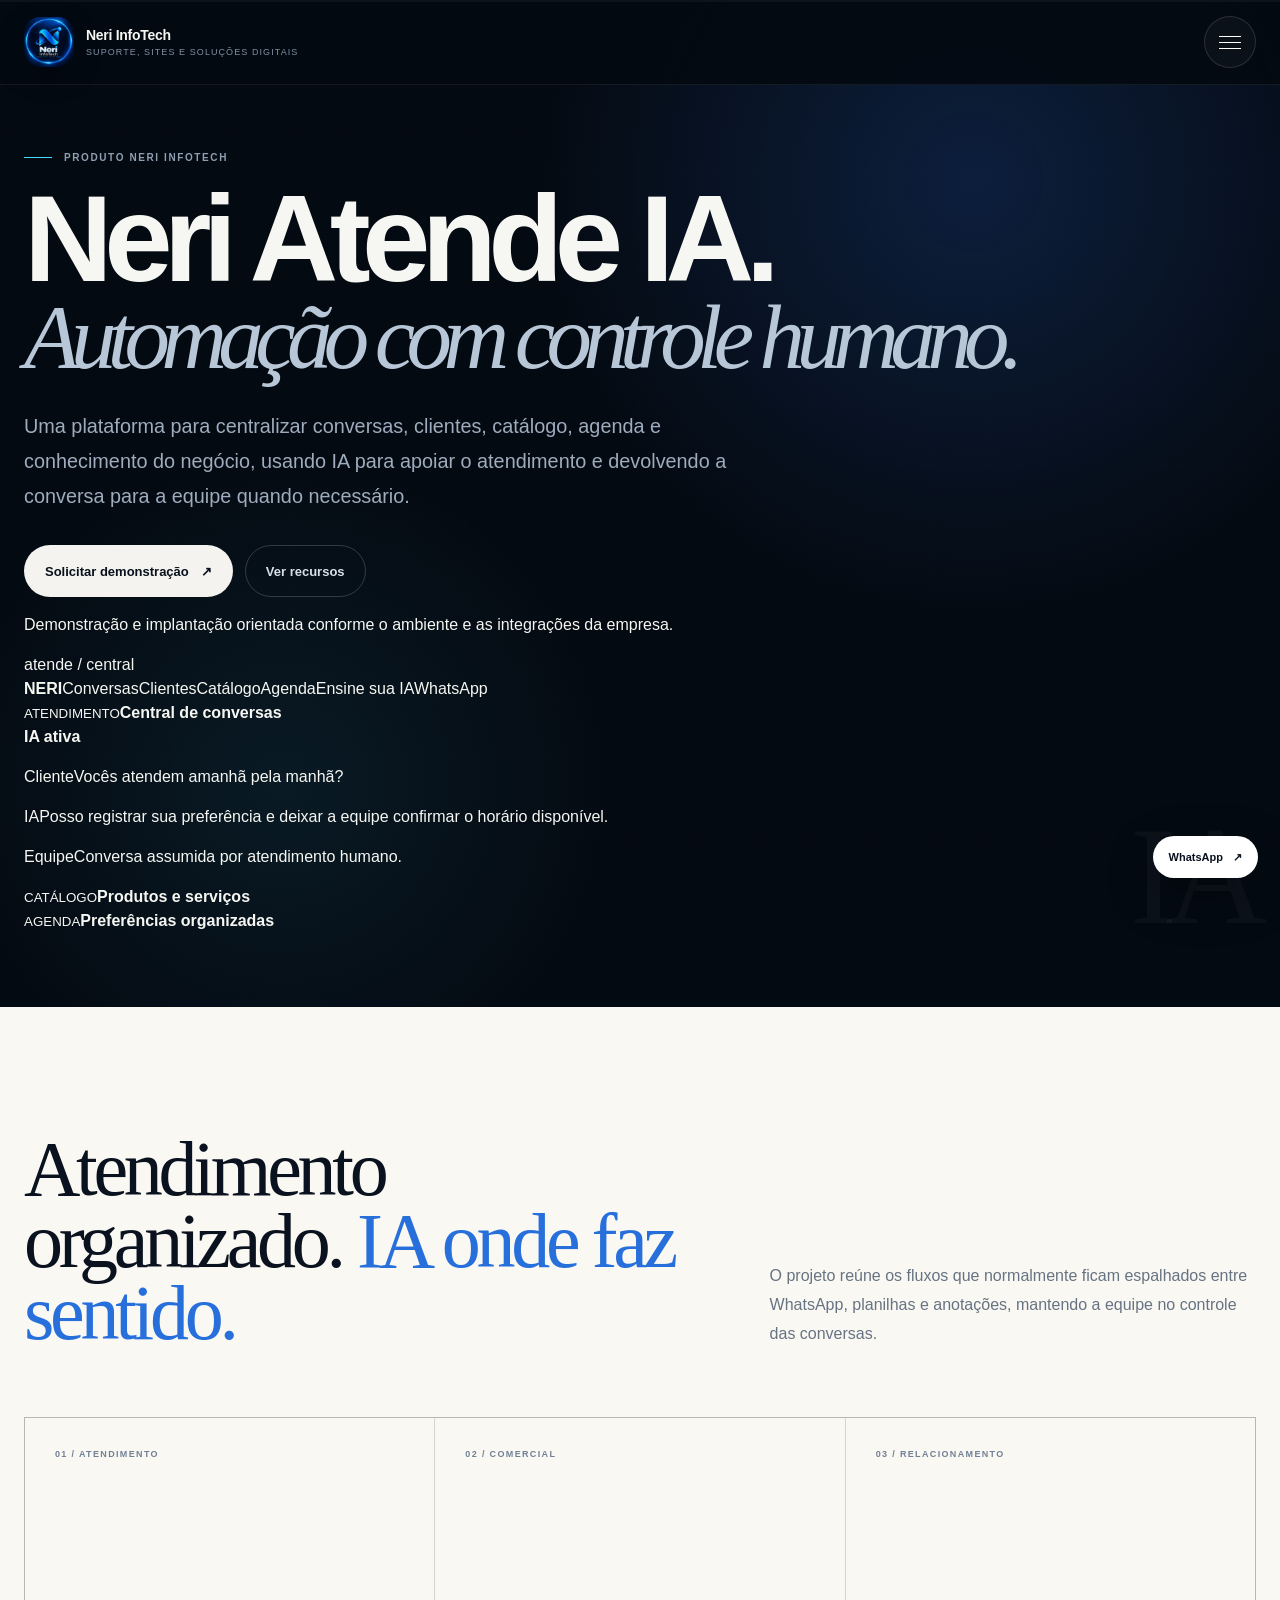
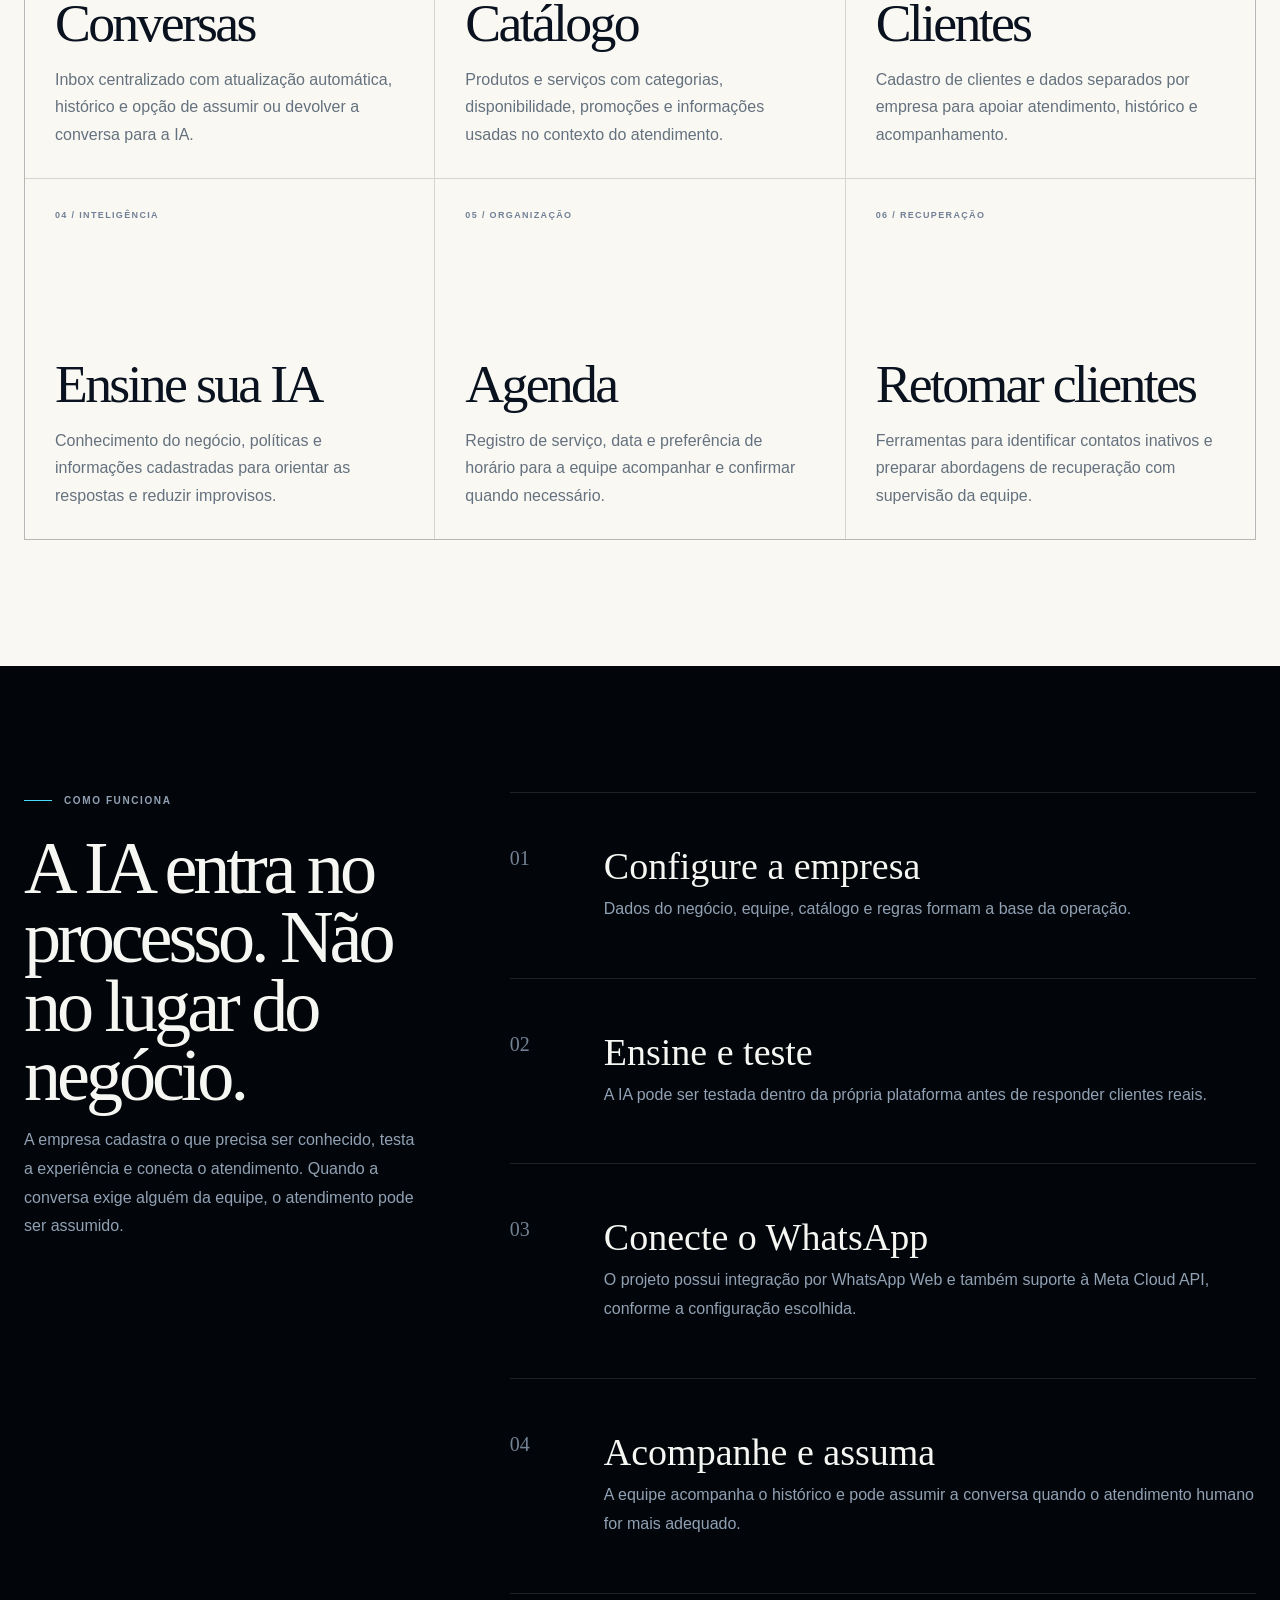
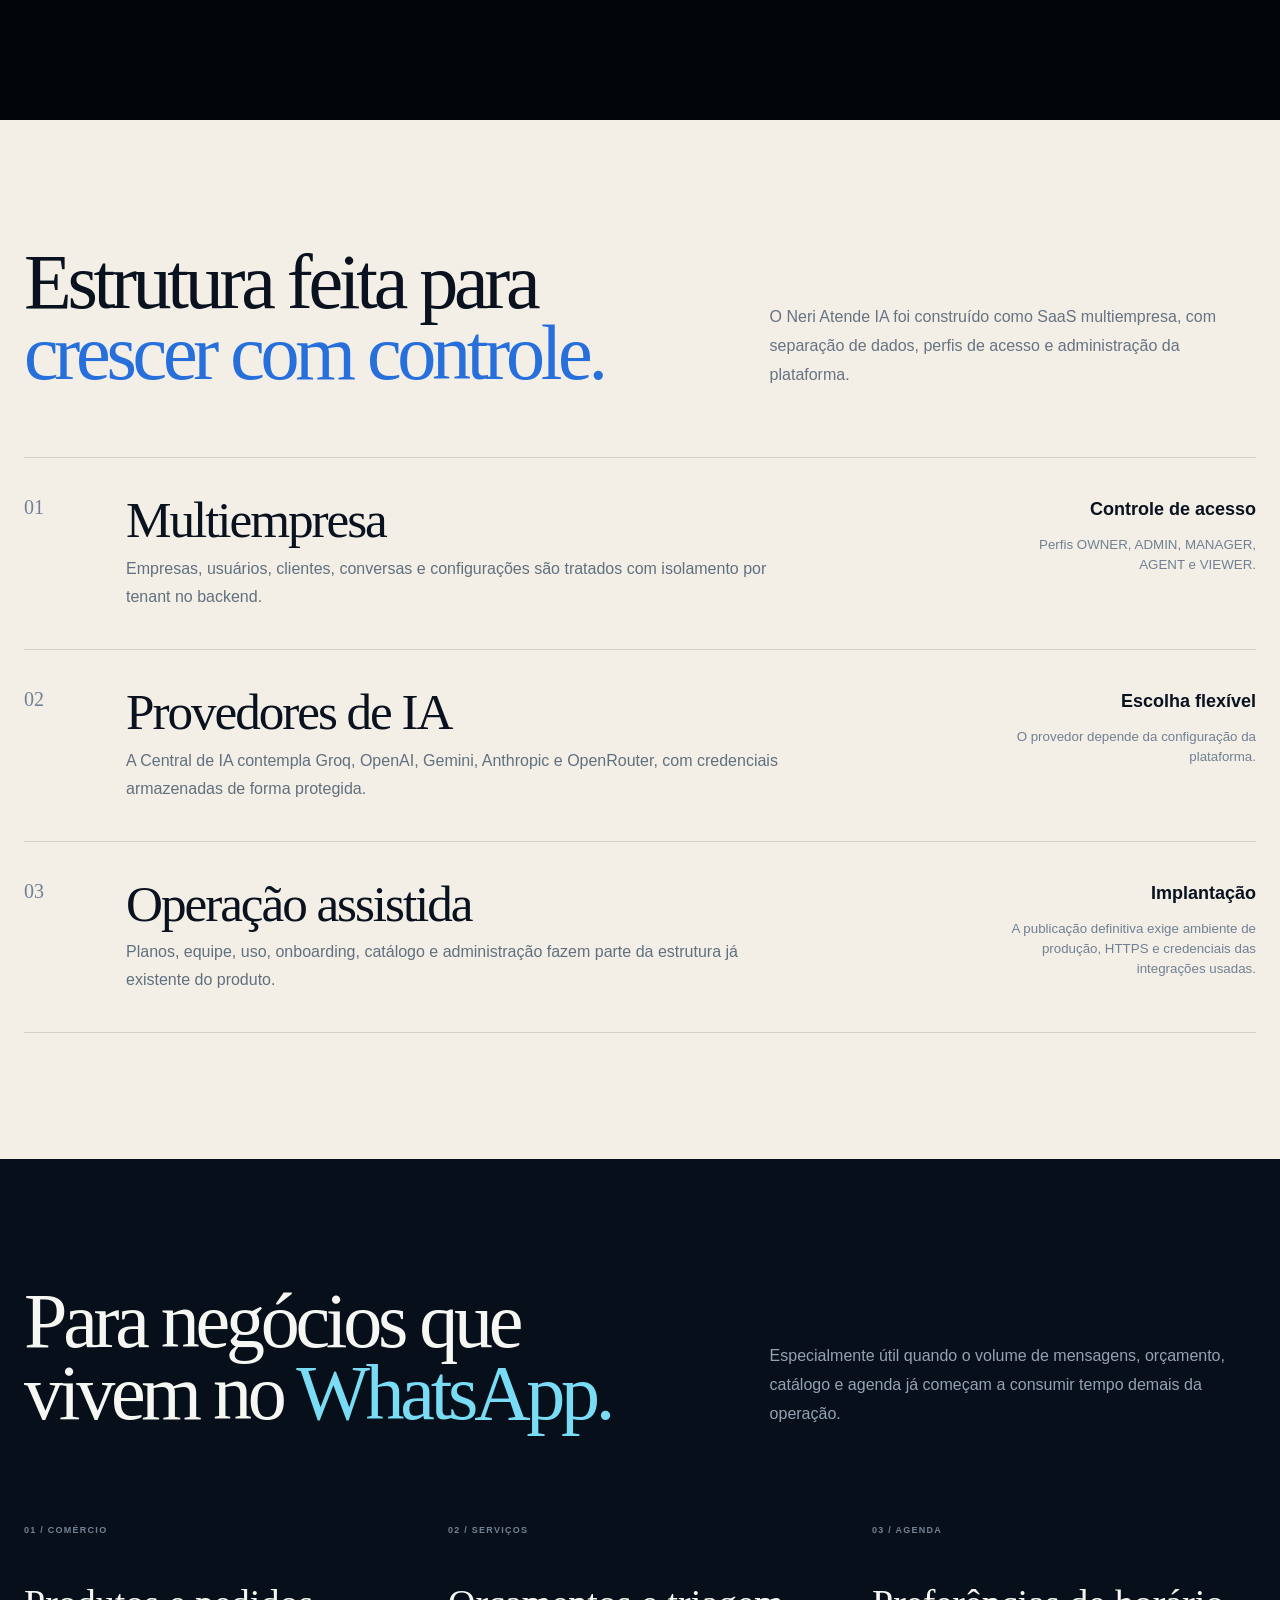
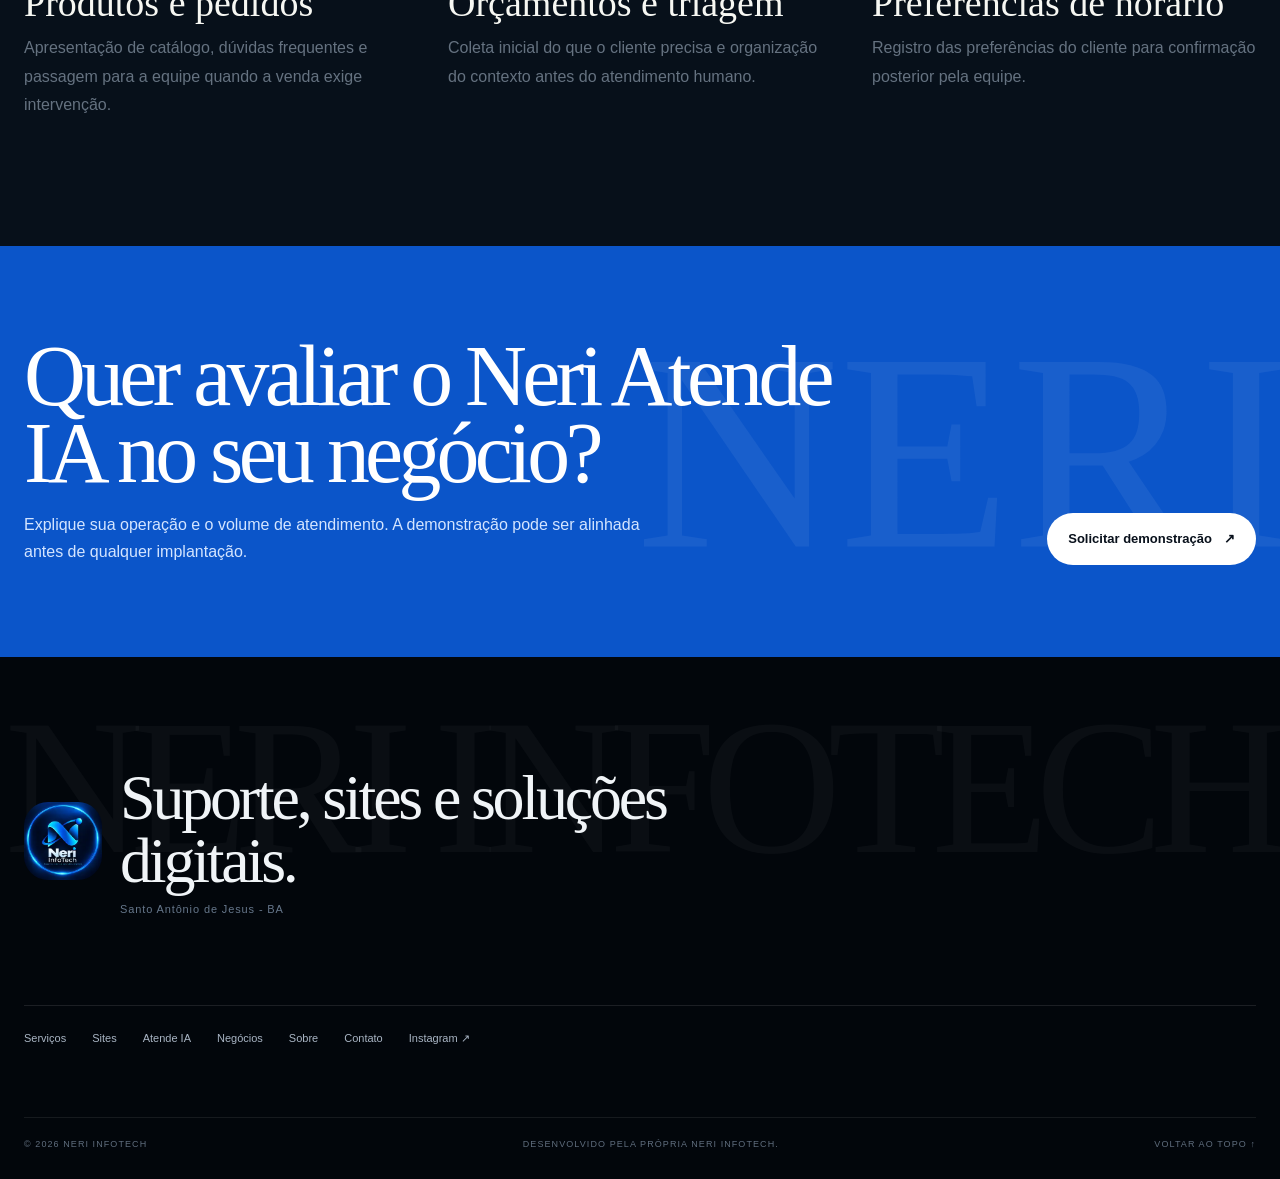
==== atende-ia/index.html @ f5a340b5 "feat: adicionar página Neri Atende IA ao site" ====
<!doctype html>
<html lang="pt-BR">
<head>
  <meta charset="utf-8"><meta name="viewport" content="width=device-width,initial-scale=1">
  <title>Neri Atende IA | Atendimento inteligente no WhatsApp</title>
  <meta name="description" content="Conheça o Neri Atende IA: plataforma para organizar conversas, clientes, catálogo, agenda e atendimento com IA, mantendo controle humano quando necessário.">
  <meta name="theme-color" content="#050b14"><meta name="robots" content="index,follow,max-image-preview:large">
  <link rel="canonical" href="https://neriinfotech.netlify.app/atende-ia/">
  <meta property="og:type" content="website"><meta property="og:locale" content="pt_BR"><meta property="og:site_name" content="Neri InfoTech"><meta property="og:title" content="Neri Atende IA | Atendimento inteligente no WhatsApp"><meta property="og:description" content="Atendimento, catálogo, agenda, clientes e IA em uma plataforma pensada para pequenos negócios."><meta property="og:url" content="https://neriinfotech.netlify.app/atende-ia/"><meta property="og:image" content="https://neriinfotech.netlify.app/brand-og.jpg">
  <link rel="icon" href="/brand-mark.webp" type="image/webp"><link rel="apple-touch-icon" href="/apple-touch-icon.png"><link rel="stylesheet" href="/styles.css"><link rel="stylesheet" href="/pages.css">
</head>
<body class="inner-page product-page">
  <a class="skip-link" href="#conteudo">Ir para o conteúdo</a><div class="page-progress" aria-hidden="true"></div>
  <header class="site-header" id="top"><div class="container nav-wrap"><a class="brand" href="/" aria-label="Neri InfoTech - início"><img src="/brand-mark.webp" width="52" height="52" alt="" fetchpriority="high"><span><strong>Neri InfoTech</strong><small>Suporte, sites e soluções digitais</small></span></a><button class="menu-toggle" type="button" aria-label="Abrir menu" aria-expanded="false" aria-controls="primary-nav"><span></span><span></span><span></span></button><nav class="nav" id="primary-nav" aria-label="Navegação principal"><a href="/">Início</a><a href="/servicos/">Serviços</a><a href="/sites/">Sites</a><a href="/atende-ia/" aria-current="page">Atende IA</a><a href="/negocios/">Para negócios</a><a href="/sobre/">Sobre</a><a href="/contato/" class="nav-cta">Contato</a></nav></div></header>
  <main id="conteudo">
    <section class="subhero product-hero"><div class="container product-hero-layout"><div class="page-reveal"><p class="page-kicker">Produto Neri InfoTech</p><h1>Neri Atende IA. <em>Automação com controle humano.</em></h1><p class="subhero-lead">Uma plataforma para centralizar conversas, clientes, catálogo, agenda e conhecimento do negócio, usando IA para apoiar o atendimento e devolvendo a conversa para a equipe quando necessário.</p><div class="subhero-actions"><a class="button button-primary" href="/contato/?servico=Neri%20Atende%20IA">Solicitar demonstração <span>↗</span></a><a class="button button-quiet" href="#recursos">Ver recursos</a></div><p class="product-status"><span></span>Demonstração e implantação orientada conforme o ambiente e as integrações da empresa.</p></div><div class="product-console page-reveal" aria-label="Visão ilustrativa dos módulos do Neri Atende IA"><div class="product-console-bar"><i></i><i></i><i></i><span>atende / central</span></div><div class="product-console-body"><aside><strong>NERI</strong><span class="active">Conversas</span><span>Clientes</span><span>Catálogo</span><span>Agenda</span><span>Ensine sua IA</span><span>WhatsApp</span></aside><div class="product-console-main"><div class="product-console-head"><div><small>ATENDIMENTO</small><strong>Central de conversas</strong></div><b>IA ativa</b></div><div class="product-chat"><p><span>Cliente</span>Vocês atendem amanhã pela manhã?</p><p class="ai"><span>IA</span>Posso registrar sua preferência e deixar a equipe confirmar o horário disponível.</p><p class="human"><span>Equipe</span>Conversa assumida por atendimento humano.</p></div><div class="product-console-stats"><div><small>CATÁLOGO</small><strong>Produtos e serviços</strong></div><div><small>AGENDA</small><strong>Preferências organizadas</strong></div></div></div></div></div><span class="page-index">IA</span></div></section>

    <section class="page-section paper" id="recursos"><div class="container"><div class="editorial-head page-reveal"><h2>Atendimento organizado. <span>IA onde faz sentido.</span></h2><p>O projeto reúne os fluxos que normalmente ficam espalhados entre WhatsApp, planilhas e anotações, mantendo a equipe no controle das conversas.</p></div><div class="feature-grid page-reveal"><article class="feature-block"><small>01 / ATENDIMENTO</small><h3>Conversas</h3><p>Inbox centralizado com atualização automática, histórico e opção de assumir ou devolver a conversa para a IA.</p></article><article class="feature-block"><small>02 / COMERCIAL</small><h3>Catálogo</h3><p>Produtos e serviços com categorias, disponibilidade, promoções e informações usadas no contexto do atendimento.</p></article><article class="feature-block"><small>03 / RELACIONAMENTO</small><h3>Clientes</h3><p>Cadastro de clientes e dados separados por empresa para apoiar atendimento, histórico e acompanhamento.</p></article><article class="feature-block"><small>04 / INTELIGÊNCIA</small><h3>Ensine sua IA</h3><p>Conhecimento do negócio, políticas e informações cadastradas para orientar as respostas e reduzir improvisos.</p></article><article class="feature-block"><small>05 / ORGANIZAÇÃO</small><h3>Agenda</h3><p>Registro de serviço, data e preferência de horário para a equipe acompanhar e confirmar quando necessário.</p></article><article class="feature-block"><small>06 / RECUPERAÇÃO</small><h3>Retomar clientes</h3><p>Ferramentas para identificar contatos inativos e preparar abordagens de recuperação com supervisão da equipe.</p></article></div></div></section>

    <section class="page-section deep"><div class="container split-story"><div class="story-sticky page-reveal"><p class="page-kicker">Como funciona</p><h2>A IA entra no processo. Não no lugar do negócio.</h2><p>A empresa cadastra o que precisa ser conhecido, testa a experiência e conecta o atendimento. Quando a conversa exige alguém da equipe, o atendimento pode ser assumido.</p></div><div class="story-steps"><article class="story-step page-reveal"><span>01</span><div><h3>Configure a empresa</h3><p>Dados do negócio, equipe, catálogo e regras formam a base da operação.</p></div></article><article class="story-step page-reveal"><span>02</span><div><h3>Ensine e teste</h3><p>A IA pode ser testada dentro da própria plataforma antes de responder clientes reais.</p></div></article><article class="story-step page-reveal"><span>03</span><div><h3>Conecte o WhatsApp</h3><p>O projeto possui integração por WhatsApp Web e também suporte à Meta Cloud API, conforme a configuração escolhida.</p></div></article><article class="story-step page-reveal"><span>04</span><div><h3>Acompanhe e assuma</h3><p>A equipe acompanha o histórico e pode assumir a conversa quando o atendimento humano for mais adequado.</p></div></article></div></div></section>

    <section class="page-section light"><div class="container"><div class="editorial-head page-reveal"><h2>Estrutura feita para <span>crescer com controle.</span></h2><p>O Neri Atende IA foi construído como SaaS multiempresa, com separação de dados, perfis de acesso e administração da plataforma.</p></div><div class="editorial-list page-reveal"><article class="editorial-item"><span>01</span><div><h3>Multiempresa</h3><p>Empresas, usuários, clientes, conversas e configurações são tratados com isolamento por tenant no backend.</p></div><div class="editorial-meta"><strong>Controle de acesso</strong><small>Perfis OWNER, ADMIN, MANAGER, AGENT e VIEWER.</small></div></article><article class="editorial-item"><span>02</span><div><h3>Provedores de IA</h3><p>A Central de IA contempla Groq, OpenAI, Gemini, Anthropic e OpenRouter, com credenciais armazenadas de forma protegida.</p></div><div class="editorial-meta"><strong>Escolha flexível</strong><small>O provedor depende da configuração da plataforma.</small></div></article><article class="editorial-item"><span>03</span><div><h3>Operação assistida</h3><p>Planos, equipe, uso, onboarding, catálogo e administração fazem parte da estrutura já existente do produto.</p></div><div class="editorial-meta"><strong>Implantação</strong><small>A publicação definitiva exige ambiente de produção, HTTPS e credenciais das integrações usadas.</small></div></article></div></div></section>

    <section class="page-section dark"><div class="container"><div class="editorial-head page-reveal"><h2>Para negócios que vivem no <span>WhatsApp.</span></h2><p>Especialmente útil quando o volume de mensagens, orçamento, catálogo e agenda já começam a consumir tempo demais da operação.</p></div><div class="about-values page-reveal"><article class="about-value"><small>01 / COMÉRCIO</small><h3>Produtos e pedidos</h3><p>Apresentação de catálogo, dúvidas frequentes e passagem para a equipe quando a venda exige intervenção.</p></article><article class="about-value"><small>02 / SERVIÇOS</small><h3>Orçamentos e triagem</h3><p>Coleta inicial do que o cliente precisa e organização do contexto antes do atendimento humano.</p></article><article class="about-value"><small>03 / AGENDA</small><h3>Preferências de horário</h3><p>Registro das preferências do cliente para confirmação posterior pela equipe.</p></article></div></div></section>

    <section class="page-band"><div class="container page-reveal"><div><h2>Quer avaliar o Neri Atende IA no seu negócio?</h2><p>Explique sua operação e o volume de atendimento. A demonstração pode ser alinhada antes de qualquer implantação.</p></div><a class="button button-light" href="/contato/?servico=Neri%20Atende%20IA">Solicitar demonstração <span>↗</span></a></div></section>
  </main>
  <footer class="footer"><div class="container footer-main"><div class="footer-brand"><img src="/brand-mark.webp" width="64" height="64" loading="lazy" alt="Neri InfoTech"><p>Suporte, sites e soluções digitais.<br><span>Santo Antônio de Jesus - BA</span></p></div><nav aria-label="Links do rodapé"><a href="/servicos/">Serviços</a><a href="/sites/">Sites</a><a href="/atende-ia/">Atende IA</a><a href="/negocios/">Negócios</a><a href="/sobre/">Sobre</a><a href="/contato/">Contato</a><a href="https://www.instagram.com/neriinfotech/" target="_blank" rel="noopener noreferrer">Instagram ↗</a></nav></div><div class="container footer-bottom"><span>© <span id="year"></span> Neri InfoTech</span><span>Desenvolvido pela própria Neri InfoTech.</span><a href="#top">Voltar ao topo ↑</a></div></footer>
  <a class="whatsapp-float" href="https://wa.me/5575999294419?text=Ol%C3%A1!%20Quero%20conhecer%20o%20Neri%20Atende%20IA." target="_blank" rel="noopener noreferrer" aria-label="Perguntar sobre o Neri Atende IA pelo WhatsApp">WhatsApp <span aria-hidden="true">↗</span></a><script src="/pages.js" defer></script>
</body>
</html>
---- styles.css ----
:root{
  --bg:#050b14;
  --bg-soft:#09131f;
  --surface:#0d1825;
  --surface-2:#111f2f;
  --paper:#f1eee7;
  --paper-2:#faf8f3;
  --ink:#f6f7f2;
  --ink-dark:#09121e;
  --muted:#91a0b3;
  --muted-dark:#667383;
  --line:rgba(255,255,255,.11);
  --line-dark:rgba(9,18,30,.14);
  --blue:#347dff;
  --cyan:#47dbff;
  --green:#4bd9ad;
  --radius:28px;
  --ease:cubic-bezier(.16,1,.3,1);
  --container:min(1240px,calc(100vw - 48px));
}
*{box-sizing:border-box}
html{scroll-behavior:smooth;scroll-padding-top:92px;background:var(--bg)}
body{margin:0;background:var(--bg);color:var(--ink);font-family:Inter,ui-sans-serif,-apple-system,BlinkMacSystemFont,"Segoe UI",sans-serif;line-height:1.5;overflow-x:hidden;text-rendering:optimizeLegibility}
body.menu-open,body.is-loading{overflow:hidden}
img,svg,canvas{display:block;max-width:100%}
button,input,textarea,select{font:inherit}
button{color:inherit}
a{color:inherit}
::selection{background:#b9edff;color:#04111c}
:focus-visible{outline:2px solid var(--cyan);outline-offset:4px}
.skip-link{position:fixed;z-index:10000;left:18px;top:18px;padding:10px 14px;background:#fff;color:#000;border-radius:8px;transform:translateY(-160%);transition:.25s}.skip-link:focus{transform:translateY(0)}
.container{width:var(--container);margin-inline:auto}.section{position:relative;padding:140px 0}.kicker{margin:0 0 18px;font-size:10px;font-weight:800;letter-spacing:.19em;text-transform:uppercase;color:#66788f}.kicker-light{color:#8adcf2}
.status-dot,.live-dot{display:inline-block;width:8px;height:8px;border-radius:50%;background:var(--green);box-shadow:0 0 0 6px rgba(75,217,173,.10)}

.experience-preloader{position:fixed;z-index:9999;inset:0;background:#02060b;display:grid;place-items:center;transition:transform .9s var(--ease),visibility .9s;transform-origin:top}.experience-preloader.is-hidden{transform:translateY(-102%);visibility:hidden;pointer-events:none}.experience-preloader-inner{width:min(520px,calc(100vw - 44px));display:grid;grid-template-columns:auto 1fr auto;gap:18px;align-items:center}.experience-preloader img{width:68px;height:68px;border-radius:22px}.experience-preloader-copy{display:flex;flex-direction:column;gap:2px}.experience-preloader-copy span{font-weight:800;letter-spacing:-.02em}.experience-preloader-copy small{color:#708095;text-transform:uppercase;letter-spacing:.15em;font-size:9px}.experience-preloader-meter{grid-column:1/-1;height:1px;background:rgba(255,255,255,.12);overflow:hidden}.experience-preloader-meter i{display:block;width:0;height:100%;background:var(--cyan)}.experience-preloader strong{font-family:Georgia,"Times New Roman",serif;font-size:30px;font-weight:400;font-variant-numeric:tabular-nums;color:#dfe8f0}
.cursor-dot,.cursor-ring{position:fixed;z-index:12000;left:0;top:0;pointer-events:none;opacity:0;will-change:transform}.cursor-dot{width:6px;height:6px;margin:-3px 0 0 -3px;border-radius:50%;background:#fff}.cursor-ring{width:44px;height:44px;margin:-22px 0 0 -22px;border:1px solid rgba(255,255,255,.42);border-radius:50%;display:grid;place-items:center;transition:width .35s var(--ease),height .35s var(--ease),margin .35s var(--ease),background .35s,border-color .35s}.cursor-ring span{font-size:8px;font-weight:800;letter-spacing:.12em;opacity:0;transition:.25s}.cursor-ring.is-active{width:78px;height:78px;margin:-39px 0 0 -39px;background:rgba(255,255,255,.08);border-color:rgba(255,255,255,.55);backdrop-filter:blur(5px)}.cursor-ring.is-active span{opacity:1}@media(pointer:fine){body.cursor-ready .cursor-dot,body.cursor-ready .cursor-ring{opacity:1}body.cursor-ready a,body.cursor-ready button{cursor:none}}
.scroll-progress{position:fixed;z-index:5000;left:0;right:0;top:0;height:2px;background:rgba(255,255,255,.04);pointer-events:none}.scroll-progress::after{content:"";display:block;height:100%;width:var(--progress,0%);background:linear-gradient(90deg,var(--blue),var(--cyan));transition:width .08s linear}
.hero-canvas{position:absolute;inset:0;width:100%;height:100%;z-index:0;opacity:.82;pointer-events:none}

.site-header{position:fixed;z-index:3500;inset:0 0 auto;padding:16px 0;transition:background .35s,border-color .35s,transform .35s var(--ease)}.site-header.scrolled{background:rgba(4,10,18,.72);backdrop-filter:blur(18px);border-bottom:1px solid rgba(255,255,255,.07)}
.nav-wrap{display:flex;align-items:center;justify-content:space-between;gap:28px}.brand{display:inline-flex;align-items:center;gap:12px;text-decoration:none;position:relative;z-index:2}.brand img{width:50px;height:50px;border-radius:16px;object-fit:cover;box-shadow:0 10px 28px rgba(0,0,0,.22)}.brand span{display:flex;flex-direction:column}.brand strong{font-size:14px;letter-spacing:-.02em}.brand small{font-size:9px;letter-spacing:.12em;text-transform:uppercase;color:#8090a5}
.menu-toggle{position:relative;z-index:4;display:inline-flex!important;align-items:center;justify-content:center;width:52px;height:52px;border:1px solid rgba(255,255,255,.13);border-radius:50%;background:rgba(255,255,255,.03);padding:0;cursor:pointer;transition:.3s var(--ease)}.menu-toggle:hover{background:rgba(255,255,255,.08);transform:scale(1.03)}.menu-toggle span{display:block!important;position:absolute;width:22px;height:1px;background:#fff;margin:0!important;transition:.35s var(--ease)}.menu-toggle span:nth-child(1){transform:translateY(-6px)}.menu-toggle span:nth-child(2){transform:translateY(0)}.menu-toggle span:nth-child(3){transform:translateY(6px)}.menu-toggle[aria-expanded="true"] span:nth-child(1){transform:rotate(45deg)}.menu-toggle[aria-expanded="true"] span:nth-child(2){opacity:0}.menu-toggle[aria-expanded="true"] span:nth-child(3){transform:rotate(-45deg)}
.nav{counter-reset:nav;position:fixed;z-index:3;inset:0;display:grid!important;align-content:center;gap:0;padding:110px max(24px,calc((100vw - 1180px)/2));background:#060c15;transform:translateY(-102%);visibility:hidden;transition:transform .72s var(--ease),visibility .72s}.nav.open{transform:translateY(0);visibility:visible}.nav::before{content:"NERI / MENU";position:absolute;left:max(24px,calc((100vw - 1180px)/2));top:92px;font-size:9px;letter-spacing:.18em;color:#66778d}.nav>a{counter-increment:nav;position:relative;display:grid;grid-template-columns:48px 1fr auto;align-items:center;gap:18px;padding:13px 0;border-bottom:1px solid rgba(255,255,255,.09);text-decoration:none!important;font-family:Georgia,"Times New Roman",serif;font-size:clamp(34px,5vw,66px);font-weight:400;letter-spacing:-.05em;line-height:.95;color:#f2f5f7;overflow:hidden}.nav>a::before{content:"0" counter(nav);font-family:Inter,ui-sans-serif,sans-serif;font-size:9px;letter-spacing:.14em;color:#607187}.nav>a::after{content:"↗";font-family:Inter,ui-sans-serif,sans-serif;font-size:18px;color:#74869a;transition:transform .35s var(--ease)}.nav>a:hover::after{transform:translate(4px,-4px)}.nav-cta{border-radius:0!important;background:transparent!important;box-shadow:none!important;padding:13px 0!important;color:#79dcf4!important}.nav-cta span{display:none}

.btn,.button{display:inline-flex;align-items:center;justify-content:center;gap:12px;min-height:52px;padding:0 20px;border:1px solid transparent;border-radius:999px;text-decoration:none;font-size:13px;font-weight:800;transition:transform .35s var(--ease),background .35s,color .35s,border-color .35s;position:relative;overflow:hidden}.btn b,.button span{transition:transform .35s var(--ease)}.btn:hover b,.button:hover span{transform:translate(2px,-2px)}.btn-primary,.button-primary{background:#f4f3ef;color:#09111c}.btn-primary:hover,.button-primary:hover{background:#fff;transform:translateY(-2px)}.btn-secondary,.button-quiet{background:transparent;border-color:rgba(255,255,255,.18);color:#d8e0e8}.btn-secondary:hover,.button-quiet:hover{border-color:rgba(255,255,255,.5);background:rgba(255,255,255,.04)}.btn-light,.button-light{background:#fff;color:#09111c}.btn-light:hover,.button-light:hover{transform:translateY(-2px)}

.hero{position:relative;min-height:100svh;display:grid;align-items:end;padding:150px 0 72px;overflow:hidden;background:#040a12}.hero::before{content:"";position:absolute;inset:0;z-index:1;background:radial-gradient(circle at 78% 24%,rgba(47,123,255,.16),transparent 32%),linear-gradient(180deg,rgba(4,10,18,.02),#040a12 96%);pointer-events:none}.hero::after{content:"";position:absolute;inset:0;z-index:1;opacity:.12;mix-blend-mode:screen;background-image:url("data:image/svg+xml,%3Csvg viewBox='0 0 180 180' xmlns='http://www.w3.org/2000/svg'%3E%3Cfilter id='n'%3E%3CfeTurbulence type='fractalNoise' baseFrequency='.9' numOctaves='3' stitchTiles='stitch'/%3E%3C/filter%3E%3Crect width='100%25' height='100%25' filter='url(%23n)' opacity='.16'/%3E%3C/svg%3E");pointer-events:none}.hero-layout{position:relative;z-index:2;display:grid;grid-template-columns:minmax(0,1.1fr) minmax(390px,.9fr);gap:68px;align-items:end}.hero-copy{padding-bottom:30px}.eyebrow{display:flex;align-items:center;gap:11px;margin:0 0 26px;text-transform:uppercase;letter-spacing:.16em;font-size:10px;color:#8c9caf}.eyebrow>span{width:26px;height:1px;background:var(--cyan)}
.hero h1{font-size:clamp(64px,8.4vw,130px)!important;font-family:Inter,ui-sans-serif,sans-serif!important;font-weight:700;letter-spacing:-.066em!important;line-height:.80!important;max-width:900px;margin:0!important;opacity:0;transform:translateY(24px)}.hero h1 em{display:block;font-family:Georgia,"Times New Roman",serif;font-weight:400;color:#b8c7d7;font-size:.86em;letter-spacing:-.07em;margin-top:.12em}.is-ready .hero h1{animation:heroTitleIn 1.15s .12s var(--ease) forwards}@keyframes heroTitleIn{to{opacity:1;transform:none}}
.hero-lead{font-size:clamp(16px,1.45vw,20px)!important;max-width:720px;color:#9eacbd!important;margin:34px 0 0!important;line-height:1.72}.hero-actions{display:flex;gap:12px;flex-wrap:wrap;margin:30px 0 46px!important}.hero-proof,.hero-facts{display:grid!important;grid-template-columns:repeat(3,1fr)!important;gap:18px!important;padding-top:22px!important;border-top:1px solid rgba(255,255,255,.10)!important;max-width:820px!important;list-style:none;margin:0;padding-left:0}.hero-proof>div,.hero-facts li{padding:0!important;background:transparent!important;border:0!important;border-radius:0!important}.hero-proof small{display:none!important}.hero-proof strong,.hero-proof span,.hero-facts strong,.hero-facts span{display:block}.hero-proof strong,.hero-facts strong{font-size:12px;margin-bottom:4px}.hero-proof span,.hero-facts span{font-size:11px;color:#718197;line-height:1.5}
.diagnostic-board{position:relative;min-height:560px;align-self:end;border:1px solid rgba(255,255,255,.13)!important;border-radius:0!important;background:rgba(6,15,26,.66)!important;backdrop-filter:blur(12px);box-shadow:0 36px 100px rgba(0,0,0,.34)!important;overflow:hidden;transform:perspective(1200px) rotateY(-7deg) rotateX(2deg);transform-style:preserve-3d;transition:transform .18s linear}.diagnostic-board::before{content:"";position:absolute;width:420px;height:420px;border-radius:50%;right:-180px;top:-170px;border:1px solid rgba(68,210,255,.23);box-shadow:0 0 0 45px rgba(68,210,255,.025),0 0 0 90px rgba(68,210,255,.015)}.board-head{display:flex;align-items:center;gap:16px;padding:20px 22px;border-bottom:1px solid rgba(255,255,255,.09);position:relative;z-index:2}.board-head>div{display:flex;gap:5px}.board-head i{width:7px;height:7px;border-radius:50%;background:#29425c}.board-head span{font-size:9px;text-transform:uppercase;letter-spacing:.14em;color:#76869a}.board-head b{margin-left:auto;font-family:Georgia,serif;font-weight:400;color:#7ce0f6}.board-labels{display:grid;grid-template-columns:1.4fr .9fr .9fr;padding:15px 22px 10px;font-size:8px;letter-spacing:.13em;color:#617287}.board-row{display:grid;grid-template-columns:1.4fr .9fr .9fr;gap:12px;align-items:center;padding:23px 22px;border-top:1px solid rgba(255,255,255,.07);position:relative;z-index:2}.board-row span{font-size:11px;color:#99a9bc}.board-row span:first-child{color:#d9e3ec}.board-row span b{display:inline-block;width:28px;color:#5d7188;font-size:9px}.board-row strong{font-family:Georgia,serif;font-weight:400;font-size:18px;color:#eaf3f8}.board-row-accent{background:rgba(47,123,255,.08)}.board-foot{position:absolute;left:22px;right:22px;bottom:20px;display:flex;align-items:center;gap:11px;font-size:9px;letter-spacing:.05em;color:#718399}

.local-strip{overflow:hidden;border-block:1px solid rgba(255,255,255,.08);background:#07101b}.strip-grid{width:max-content!important;min-height:68px;display:flex!important;align-items:center;gap:0;animation:marquee 24s linear infinite}.strip-grid span{display:flex;align-items:center;gap:24px;white-space:nowrap;padding-right:24px;font-size:10px;font-weight:800;letter-spacing:.11em;text-transform:uppercase;color:#8795a8}.strip-grid span::after{content:"";width:5px;height:5px;border-radius:50%;background:#2a435f}@keyframes marquee{to{transform:translateX(-20%)}}

.section-head{display:grid!important;grid-template-columns:minmax(0,1.15fr) minmax(280px,.55fr)!important;gap:70px!important;align-items:end!important;margin-bottom:70px!important}.section-head h2,.prices-intro h2,.business-copy h2,.faq-intro h2,.quote-copy h2{font-family:Georgia,"Times New Roman",serif!important;font-weight:400!important;font-size:clamp(48px,6vw,84px)!important;line-height:.96!important;letter-spacing:-.055em!important;margin:0!important}.section-head h2 span,.prices-intro h2 span,.business-copy h2 span,.quote-copy h2 span{color:#4e8dff!important}.section-head>p{margin:0;color:#8e9db0;font-size:15px;line-height:1.8}

.services{background:#07101b!important;color:#fff}.services>.container{position:relative}.services-experience{display:grid;grid-template-columns:minmax(330px,.76fr) minmax(0,1.24fr);gap:80px;align-items:start}.services-stage{position:sticky;top:120px;min-height:620px;border:1px solid rgba(255,255,255,.10);background:#09131f;overflow:hidden;display:flex;flex-direction:column}.services-stage-head{display:flex;justify-content:space-between;align-items:center;padding:20px 22px;border-bottom:1px solid rgba(255,255,255,.08)}.services-stage-head span{font-family:Georgia,serif;font-size:20px}.services-stage-head small{font-size:8px;letter-spacing:.16em;color:#718298}.services-stage-visual{position:relative;flex:1;display:grid;place-items:center;overflow:hidden;--tone:47,123,255;background:radial-gradient(circle at 50% 50%,rgba(var(--tone),.18),transparent 48%)}.services-stage-grid{position:absolute;inset:0;background-image:linear-gradient(rgba(255,255,255,.035) 1px,transparent 1px),linear-gradient(90deg,rgba(255,255,255,.035) 1px,transparent 1px);background-size:34px 34px;mask-image:radial-gradient(circle,#000 0 58%,transparent 82%)}.services-stage-symbol{position:relative;z-index:2;width:180px;height:180px;border-radius:50%;border:1px solid rgba(255,255,255,.18);display:grid;place-items:center;font-family:Georgia,serif;font-size:84px;color:#dbeeff;box-shadow:0 0 0 28px rgba(255,255,255,.02),0 0 80px rgba(var(--tone),.14);transition:.55s var(--ease)}.services-stage-orbit{position:absolute;width:320px;height:145px;border:1px solid rgba(var(--tone),.28);border-radius:50%;transform:rotate(-28deg);animation:stageOrbit 9s ease-in-out infinite}@keyframes stageOrbit{50%{transform:rotate(28deg) scale(1.08)}}.services-stage-copy{padding:22px;border-top:1px solid rgba(255,255,255,.08);display:grid;gap:3px}.services-stage-copy small{font-size:8px;text-transform:uppercase;letter-spacing:.14em;color:#63758b}.services-stage-copy strong{font-family:Georgia,serif;font-size:27px;font-weight:400;letter-spacing:-.03em}.services-stage-copy span{font-size:10px;color:#708198;letter-spacing:.06em}
.services-experience .service-rail{display:block!important}.service-row{min-height:58vh!important;display:grid!important;grid-template-columns:70px 1fr auto!important;gap:28px!important;align-content:center!important;align-items:center!important;padding:72px 0!important;border:0!important;border-top:1px solid rgba(255,255,255,.1)!important;background:transparent!important;border-radius:0!important;box-shadow:none!important;opacity:.34;transition:opacity .45s var(--ease)!important}.service-row:last-child{border-bottom:1px solid rgba(255,255,255,.1)!important}.service-row.is-active{opacity:1}.service-row:hover{transform:none!important;background:transparent!important}.service-number{font-family:Georgia,serif;font-size:18px!important;color:#607188!important}.service-row h3{font-family:Georgia,serif!important;font-weight:400!important;font-size:clamp(42px,4.4vw,68px)!important;line-height:.96!important;letter-spacing:-.05em!important;margin:0 0 18px!important}.service-row p{font-size:15px!important;line-height:1.8!important;color:#8fa0b4!important;max-width:650px!important;margin:0!important}.text-action{appearance:none;border:0;background:transparent!important;padding:0!important;color:#d9e4ee!important;font-size:10px!important;font-weight:800!important;text-transform:uppercase;letter-spacing:.07em;text-decoration:none!important;display:inline-flex;align-items:center;gap:8px;white-space:nowrap;cursor:pointer}.text-action span{transition:.3s var(--ease)}.text-action:hover span{transform:translateX(4px)}.service-row-highlight{background:transparent!important;color:inherit!important}

.prices{background:var(--paper)!important;color:var(--ink-dark)!important}.prices-layout{display:grid!important;grid-template-columns:minmax(320px,.72fr) minmax(0,1.28fr)!important;gap:88px!important;align-items:start!important}.prices-intro{position:sticky;top:120px}.prices-intro .kicker{color:#687689}.prices-intro p:not(.kicker){color:#596574!important;font-size:15px!important;line-height:1.8!important;margin:26px 0 28px!important}.prices-intro .button-primary{background:#0b1521;color:#fff}.price-sheet{border:0!important;border-top:1px solid var(--line-dark)!important;background:transparent!important;border-radius:0!important;box-shadow:none!important;overflow:visible!important}.price-sheet-head,.price-line{display:grid!important;grid-template-columns:1fr auto!important;gap:30px!important;align-items:center!important}.price-sheet-head{padding:12px 0!important;background:transparent!important;border:0!important;text-transform:uppercase;letter-spacing:.14em;font-size:9px!important;color:#7f8994!important}.price-line{padding:22px 0!important;border:0!important;border-top:1px solid var(--line-dark)!important;background:transparent!important;transition:padding .35s var(--ease),background .35s;cursor:pointer}.price-line:hover{padding-left:14px!important;padding-right:14px!important;background:#fff!important}.price-line span{display:flex;flex-direction:column;gap:5px}.price-line strong{font-family:Georgia,serif!important;font-weight:400!important;font-size:24px!important;letter-spacing:-.025em}.price-line small{font-size:11px!important;color:#75808b!important}.price-line b{font-size:13px!important;white-space:nowrap}.price-note{font-size:11px!important;color:#77828e!important;line-height:1.65!important;padding:18px 0 0!important;border-top:1px solid var(--line-dark)!important;background:transparent!important}

.site-projects{background:#060d16!important;overflow:hidden;color:#fff}.site-projects::before{content:"";position:absolute;inset:0;background:radial-gradient(circle at 70% 0%,rgba(47,123,255,.18),transparent 36%),linear-gradient(180deg,#060d16,#08121e);pointer-events:none}.site-projects>.container{position:relative;z-index:1}.site-head>p{color:#8fa0b5!important}.site-plans{display:grid!important;grid-template-columns:repeat(3,1fr)!important;gap:0!important;border-block:1px solid rgba(255,255,255,.10)!important}.site-plan{min-height:620px!important;padding:28px!important;border:0!important;border-left:1px solid rgba(255,255,255,.10)!important;border-radius:0!important;background:transparent!important;box-shadow:none!important;display:grid!important;grid-template-rows:auto auto 1fr auto auto!important;transition:background .4s var(--ease)!important;color:#fff!important}.site-plan:last-child{border-right:1px solid rgba(255,255,255,.10)!important}.site-plan:hover{transform:none!important;background:rgba(255,255,255,.035)!important}.site-plan-featured{background:rgba(47,123,255,.065)!important}.plan-top{display:flex;justify-content:space-between;align-items:center;font-size:10px;color:#74869b}.plan-top span{font-family:Georgia,serif;font-size:20px;color:#d6e4f0}.plan-top small{letter-spacing:.14em}.site-plan h3{font-family:Georgia,serif!important;font-weight:400!important;font-size:clamp(42px,4.2vw,64px)!important;line-height:.96!important;letter-spacing:-.05em!important;margin:88px 0 18px!important}.site-plan>p:not(.plan-price){color:#8ea0b4!important;line-height:1.8!important}.site-plan ul{list-style:none;padding:0;margin:24px 0;color:#8394a8;font-size:11px;display:grid;gap:7px}.site-plan li::before{content:"— ";color:#4e9dff}.plan-price{display:flex;flex-direction:column;margin:0!important;align-self:end}.plan-price small{font-size:9px;text-transform:uppercase;letter-spacing:.13em;color:#748499}.plan-price strong{font-family:Georgia,serif!important;font-size:38px!important;font-weight:400!important}.site-plan button{border:0!important;border-top:1px solid rgba(255,255,255,.12)!important;background:transparent!important;color:#d9e4ee!important;font-size:10px!important;text-transform:uppercase;letter-spacing:.07em;font-weight:800;display:flex!important;justify-content:space-between!important;align-items:center!important;padding:18px 0 0!important;margin-top:22px!important;cursor:pointer}.site-disclaimer{color:#75879a!important;font-size:11px!important;max-width:760px!important;margin:18px 0 0!important;line-height:1.6!important}

.business{background:#0a3e7a!important;color:#fff!important;overflow:hidden}.business::before{content:"";position:absolute;width:60vw;height:60vw;border:1px solid rgba(255,255,255,.12);border-radius:50%;right:-28vw;top:-12vw;box-shadow:0 0 0 80px rgba(255,255,255,.02),0 0 0 160px rgba(255,255,255,.015)}.business-layout{position:relative;z-index:1;display:grid!important;grid-template-columns:minmax(0,.9fr) minmax(420px,1.1fr)!important;gap:90px!important;align-items:center!important}.business-copy h2 span{color:#8ce7ff!important}.business-copy>p:not(.kicker){font-size:16px!important;line-height:1.8!important;color:#c0d4eb!important;max-width:620px!important;margin:26px 0 30px!important}.ops-board{position:relative!important;min-height:600px!important;padding:68px 44px!important;border:1px solid rgba(255,255,255,.14)!important;border-radius:50%!important;background:rgba(4,22,44,.26)!important;box-shadow:none!important;display:grid!important;align-content:center;overflow:visible!important}.ops-board::before,.ops-board::after{content:"";position:absolute;border:1px solid rgba(255,255,255,.16);border-radius:50%;inset:12%}.ops-board::after{inset:28%;border-style:dashed;animation:orbitSimple 20s linear infinite}@keyframes orbitSimple{to{transform:rotate(360deg)}}.ops-head{display:none!important}.ops-board>div:not(.ops-head){position:relative;z-index:2;display:grid!important;grid-template-columns:44px 1fr!important;gap:8px 10px!important;padding:16px!important;border:1px solid rgba(255,255,255,.12)!important;background:rgba(3,15,29,.70)!important;backdrop-filter:blur(10px);margin:7px 0}.ops-board>div:not(.ops-head) b{grid-row:1/3;font-size:9px;color:#6dbdd7}.ops-board>div:not(.ops-head) span{font-family:Georgia,serif;font-size:20px}.ops-board>div:not(.ops-head) small{color:#8fb1cf;font-size:9px}

.process{background:#efece5!important;color:var(--ink-dark)!important}.process>.container{display:grid;grid-template-columns:minmax(320px,.70fr) minmax(0,1.30fr);gap:92px;align-items:start}.process .section-head{position:sticky;top:120px;display:block!important;margin:0!important}.process .section-head>div{display:block}.process .section-head>p{margin-top:24px;max-width:520px;color:#66717f}.process .section-head::after{content:"";display:block;height:2px;background:linear-gradient(90deg,#153c70 var(--process,25%),#d7d2c8 var(--process,25%));margin-top:32px;transition:.45s var(--ease)}.process-list{list-style:none!important;margin:0!important;padding:0!important;display:block!important}.process-list li{min-height:62vh!important;display:grid!important;grid-template-columns:88px 1fr!important;gap:30px!important;align-content:center!important;align-items:center!important;padding:0!important;border:0!important;border-top:1px solid var(--line-dark)!important;background:transparent!important;border-radius:0!important;opacity:.34;transition:opacity .4s var(--ease)!important}.process-list li:last-child{border-bottom:1px solid var(--line-dark)!important}.process-list li.is-active{opacity:1}.process-list li>span{font-family:Georgia,serif!important;font-size:22px!important;color:#718093!important}.process-list h3{font-family:Georgia,serif!important;font-weight:400!important;font-size:clamp(44px,5vw,72px)!important;letter-spacing:-.05em!important;line-height:.95!important;margin:0 0 18px!important}.process-list p{color:#596574!important;line-height:1.8!important;max-width:620px!important;margin:0!important}

.social-callout{background:#fff!important;color:#0a1420!important;padding:68px 0!important;border-block:1px solid #e4e0d8}.social-grid{display:grid!important;grid-template-columns:1fr .7fr auto!important;gap:60px!important;align-items:center!important}.social-grid h2{font-family:Georgia,serif!important;font-size:clamp(38px,4vw,60px)!important;font-weight:400!important;line-height:.96!important;letter-spacing:-.045em!important;margin:0!important}.social-grid>p{margin:0;color:#64717f!important;line-height:1.7}.social-grid>a{text-decoration:none;font-weight:800;font-size:13px;white-space:nowrap}

.faq{background:#faf8f3!important;color:var(--ink-dark)!important}.faq-layout{display:grid!important;grid-template-columns:minmax(300px,.65fr) minmax(0,1.35fr)!important;gap:90px!important}.faq-intro{position:sticky;top:120px;height:max-content}.faq-intro .kicker{color:#687587}.faq-intro p:not(.kicker){color:#66717f!important;line-height:1.8!important}.faq-list details{border:0!important;border-top:1px solid var(--line-dark)!important;background:transparent!important;border-radius:0!important;padding:0!important}.faq-list details:last-child{border-bottom:1px solid var(--line-dark)!important}.faq-list summary{list-style:none;display:flex;justify-content:space-between;gap:24px;align-items:center;padding:24px 0;font-family:Georgia,serif;font-size:22px;cursor:pointer}.faq-list summary::-webkit-details-marker{display:none}.faq-list summary span{font-family:Inter,sans-serif;font-size:20px;color:#6f7c88;transition:.3s var(--ease)}.faq-list details[open] summary span{transform:rotate(45deg)}.faq-list details p{margin:0!important;padding:0 48px 24px 0!important;color:#64717d!important;line-height:1.8!important;max-width:820px!important}

.quote{min-height:100svh;display:grid;align-items:center;background:#050b14!important;color:#fff;overflow:hidden}.quote::before{content:"";position:absolute;width:72vw;height:72vw;border-radius:50%;right:-32vw;top:-24vw;background:radial-gradient(circle,rgba(47,123,255,.19),transparent 62%);filter:blur(14px)}.quote-layout{position:relative;z-index:1;display:grid!important;grid-template-columns:minmax(0,.9fr) minmax(420px,1.1fr)!important;gap:90px!important;align-items:center!important}.quote-copy h2 span{color:#83ddf5!important}.quote-copy>p:not(.kicker){color:#8fa0b4!important;line-height:1.8!important}.contact-chip{margin-top:30px;display:flex;align-items:center;gap:14px}.contact-chip div{display:flex;flex-direction:column}.contact-chip strong{font-size:12px}.contact-chip small{font-size:10px;color:#6f8094}.quote-form{display:grid!important;grid-template-columns:1fr 1fr!important;gap:18px!important;padding:30px!important;border:1px solid rgba(255,255,255,.12)!important;border-radius:0!important;background:rgba(255,255,255,.035)!important;backdrop-filter:blur(12px);box-shadow:none!important}.field{position:relative}.field-full,.full{grid-column:1/-1}.field label{display:block;margin-bottom:8px;font-size:9px;text-transform:uppercase;letter-spacing:.14em;color:#8293a7}.field input,.field select,.field textarea{width:100%;border:1px solid rgba(255,255,255,.14)!important;background:#09131f!important;color:#fff!important;padding:14px 15px!important;border-radius:0!important;outline:none;transition:border-color .25s,background .25s}.field textarea{resize:vertical;min-height:130px}.field input:focus,.field select:focus,.field textarea:focus{border-color:#4c9cff!important;background:#0b1725!important}.field input::placeholder,.field textarea::placeholder{color:#5f6e80}.char-counter{position:absolute;right:12px;bottom:10px;font-size:9px;color:#607084}.form-note,.form-status{margin:0!important;font-size:10px!important;color:#66778b!important}.form-status{color:#ffb2b2!important;min-height:1.2em}

.whatsapp-float{position:fixed;z-index:1800;right:22px;bottom:22px;display:inline-flex;align-items:center;gap:10px;padding:13px 16px;border-radius:999px;background:#fff!important;color:#08111c!important;text-decoration:none;font-size:11px;font-weight:800;box-shadow:0 18px 50px rgba(0,0,0,.25);transition:.3s var(--ease)}.whatsapp-float:hover{transform:translateY(-3px)}

.footer{position:relative;background:#02060b!important;color:#fff;overflow:hidden;padding:130px 0 28px!important;min-height:82svh;display:flex;flex-direction:column;justify-content:flex-end}.footer::before{content:"NERI INFOTECH";position:absolute;left:50%;top:54px;transform:translateX(-50%);font-family:Georgia,serif;font-size:clamp(70px,15vw,220px);line-height:.8;letter-spacing:-.07em;white-space:nowrap;color:rgba(255,255,255,.035);user-select:none}.footer-main{position:relative;z-index:1;display:grid!important;grid-template-columns:1fr!important;gap:90px!important;align-items:end!important}.footer-brand{display:flex;align-items:center!important;gap:18px!important;max-width:720px}.footer-brand img{width:78px!important;height:78px!important;border-radius:24px!important;object-fit:cover!important}.footer-brand p{font-family:Georgia,serif;font-size:clamp(36px,5vw,72px)!important;line-height:.98!important;letter-spacing:-.05em!important;color:#f0f4f7!important;margin:0!important}.footer-brand p span{display:block;font-family:Inter,sans-serif;font-size:11px!important;letter-spacing:.08em!important;color:#66778b!important;margin-top:12px}.footer-main>nav{display:flex!important;flex-wrap:wrap!important;gap:10px 26px!important;padding-top:24px!important;border-top:1px solid rgba(255,255,255,.10)!important}.footer-main>nav a{font-size:11px!important;color:#a9b5c4!important;text-decoration:none!important}.footer-main>nav a:hover{color:#fff!important}.footer-bottom{display:flex!important;justify-content:space-between!important;gap:20px!important;margin-top:70px!important;padding-top:20px!important;border-top:1px solid rgba(255,255,255,.08)!important;font-size:9px!important;text-transform:uppercase;letter-spacing:.12em;color:#5f6d7d!important}.footer-bottom a{text-decoration:none}

.reveal{opacity:0;transform:translateY(34px);transition:opacity .9s var(--ease),transform .9s var(--ease)}.reveal.is-visible{opacity:1;transform:none}.magnetic{will-change:transform}

@media(max-width:1080px){:root{--container:min(100% - 36px,1060px)}.hero-layout{grid-template-columns:1fr .82fr;gap:36px}.diagnostic-board{min-height:520px}.services-experience{grid-template-columns:320px 1fr;gap:48px}.services-stage{min-height:540px}.prices-layout{gap:58px!important}.business-layout{gap:48px!important}.process>.container{gap:58px}.footer::before{top:80px}}
@media(max-width:880px){:root{--container:min(100% - 28px,820px)}.section{padding:104px 0}.brand small{display:none}.nav{padding-top:100px}.hero{padding-top:126px;min-height:auto}.hero-layout{grid-template-columns:1fr}.hero h1{font-size:clamp(66px,14vw,104px)!important}.diagnostic-board{min-height:500px;transform:none;margin-top:10px}.services-experience{grid-template-columns:1fr}.services-stage{position:relative;top:auto;min-height:480px}.service-row{min-height:auto!important;padding:68px 0!important;opacity:1!important}.prices-layout{grid-template-columns:1fr!important}.prices-intro{position:relative;top:auto}.site-plans{grid-template-columns:1fr!important}.site-plan{min-height:470px!important;border-left:0!important;border-top:1px solid rgba(255,255,255,.1)!important}.site-plan:last-child{border-right:0!important}.business-layout{grid-template-columns:1fr!important}.ops-board{min-height:auto!important;border-radius:0!important;padding:30px!important}.ops-board::before,.ops-board::after{display:none}.process>.container{grid-template-columns:1fr}.process .section-head{position:relative;top:auto}.process-list li{min-height:auto!important;padding:70px 0!important;opacity:1!important}.social-grid{grid-template-columns:1fr!important;gap:24px!important}.faq-layout{grid-template-columns:1fr!important}.faq-intro{position:relative;top:auto}.quote{min-height:auto}.quote-layout{grid-template-columns:1fr!important}.footer{min-height:auto}}
@media(max-width:600px){:root{--container:min(100% - 22px,600px)}html{scroll-padding-top:76px}.section{padding:82px 0}.site-header{padding:10px 0}.brand img{width:44px;height:44px;border-radius:14px}.menu-toggle{width:46px;height:46px}.nav{padding:90px 18px 30px}.nav>a{grid-template-columns:34px 1fr;font-size:clamp(34px,12vw,52px)}.nav>a::after{display:none}.hero{padding:108px 0 52px}.hero h1{font-size:clamp(58px,17vw,88px)!important}.hero-lead{font-size:15px!important}.hero-actions{display:grid}.btn,.button{width:100%}.hero-proof,.hero-facts{grid-template-columns:1fr!important;gap:12px!important}.diagnostic-board{min-height:auto;padding-bottom:70px}.board-labels{display:none!important}.board-row{grid-template-columns:1.1fr .9fr!important;padding:18px 16px}.board-row strong{grid-column:1/-1;padding-left:28px}.board-head{padding:18px 16px}.board-foot{left:16px;right:16px}.section-head{grid-template-columns:1fr!important;gap:24px!important;margin-bottom:42px!important}.section-head h2,.prices-intro h2,.business-copy h2,.faq-intro h2,.quote-copy h2{font-size:clamp(44px,13vw,64px)!important}.services-stage{min-height:410px}.services-stage-symbol{width:140px;height:140px;font-size:66px}.services-stage-orbit{width:250px;height:110px}.service-row{grid-template-columns:46px 1fr!important}.service-row .text-action{grid-column:2;margin-top:8px}.service-row h3{font-size:clamp(40px,13vw,56px)!important}.price-line{padding:18px 0!important}.price-line strong{font-size:20px!important}.price-line small{font-size:10px!important}.price-line b{font-size:12px!important}.site-plan{padding:22px!important;min-height:420px!important}.site-plan h3{margin-top:58px!important}.ops-board{padding:18px!important}.process-list li{grid-template-columns:48px 1fr!important;padding:58px 0!important}.faq-list summary{font-size:20px}.faq-list details p{padding-right:0!important}.quote-form{grid-template-columns:1fr!important;padding:20px!important}.field-full,.full{grid-column:auto}.whatsapp-float{right:12px;bottom:12px}.whatsapp-float span{display:none}.footer{padding-top:100px!important}.footer-brand{align-items:flex-start!important}.footer-brand img{width:58px!important;height:58px!important;border-radius:18px!important}.footer-brand p{font-size:clamp(34px,10vw,52px)!important}.footer-bottom{flex-direction:column!important;gap:8px!important;margin-top:48px!important}}
@media(prefers-reduced-motion:reduce){*,*::before,*::after{scroll-behavior:auto!important;animation-duration:.001ms!important;animation-iteration-count:1!important;transition-duration:.001ms!important}.reveal,.hero h1{opacity:1!important;transform:none!important}.experience-preloader,.cursor-dot,.cursor-ring{display:none!important}.diagnostic-board{transform:none!important}}
@media(hover:none),(pointer:coarse){.cursor-dot,.cursor-ring{display:none!important}.magnetic{transform:none!important}.price-line:hover{padding-left:0!important;padding-right:0!important;background:transparent!important}}
html.performance-low .hero-canvas{display:none}html.performance-low .hero{background:radial-gradient(circle at 75% 18%,rgba(47,123,255,.18),transparent 36%),#040a12}html.performance-low .services-stage-orbit,html.performance-low .ops-board::after{animation:none}
---- pages.css ----
:root{--page-max:min(1180px,calc(100vw - 48px));--page-line:rgba(255,255,255,.11);--paper-line:rgba(9,18,30,.14)}
.inner-page{background:#050b14;color:#f6f7f2}
.inner-page main{overflow:hidden}
.inner-page .site-header{background:rgba(4,10,18,.94);border-bottom:1px solid rgba(255,255,255,.07);backdrop-filter:none!important;-webkit-backdrop-filter:none!important}
.inner-page .brand img{object-fit:cover}
.page-progress{position:fixed;inset:0 0 auto;height:2px;z-index:5000;background:rgba(255,255,255,.04)}
.page-progress::after{content:"";display:block;height:100%;width:var(--progress,0%);background:linear-gradient(90deg,#347dff,#47dbff)}
.page-curtain{position:fixed;z-index:20000;inset:0;background:#02060b;transform:scaleY(0);transform-origin:bottom;pointer-events:none;transition:transform .38s cubic-bezier(.7,0,.2,1)}
body.is-leaving .page-curtain{transform:scaleY(1)}
.subhero{position:relative;min-height:92svh;display:grid;align-items:end;padding:150px 0 74px;background:#040a12;overflow:hidden}
.subhero::before{content:"";position:absolute;inset:0;background:radial-gradient(circle at 76% 18%,rgba(52,125,255,.18),transparent 34%),radial-gradient(circle at 22% 78%,rgba(71,219,255,.08),transparent 26%);pointer-events:none}
.subhero::after{content:"";position:absolute;inset:0;opacity:.11;background-image:linear-gradient(rgba(255,255,255,.06) 1px,transparent 1px),linear-gradient(90deg,rgba(255,255,255,.06) 1px,transparent 1px);background-size:58px 58px;mask-image:linear-gradient(to bottom,transparent,#000 22%,#000 72%,transparent)}
.subhero .container{position:relative;z-index:2}
.page-kicker{display:flex;align-items:center;gap:12px;margin:0 0 24px;font-size:10px;font-weight:800;letter-spacing:.16em;text-transform:uppercase;color:#8f9fb2}.page-kicker::before{content:"";width:28px;height:1px;background:#47dbff}
.subhero h1{margin:0;max-width:1080px;font-size:clamp(66px,9.6vw,142px);line-height:.82;letter-spacing:-.07em;font-weight:700}
.subhero h1 em{display:block;font-family:Georgia,"Times New Roman",serif;font-weight:400;color:#b8c7d7;font-size:.74em;margin-top:.12em}
.subhero-lead{max-width:720px;margin:34px 0 0;font-size:clamp(17px,1.55vw,21px);line-height:1.75;color:#9eacbd}
.subhero-actions{display:flex;flex-wrap:wrap;gap:12px;margin-top:32px}
.page-index{position:absolute;right:0;bottom:8px;font:400 clamp(72px,11vw,170px)/.7 Georgia,serif;color:rgba(255,255,255,.035);letter-spacing:-.08em;user-select:none}
.page-section{position:relative;padding:126px 0}.page-section.light{background:#f3efe7;color:#09121e}.page-section.paper{background:#faf8f3;color:#09121e}.page-section.dark{background:#07101a;color:#f6f7f2}.page-section.deep{background:#02060b;color:#f6f7f2}
.editorial-head{display:grid;grid-template-columns:1fr .72fr;gap:70px;align-items:end;margin-bottom:68px}.editorial-head h2{margin:0;font:400 clamp(48px,6.1vw,82px)/.92 Georgia,"Times New Roman",serif;letter-spacing:-.055em}.editorial-head h2 span{color:#276fdb}.editorial-head p{margin:0;color:#667382;line-height:1.8;max-width:560px}.dark .editorial-head p,.deep .editorial-head p{color:#93a2b4}.dark .editorial-head h2 span,.deep .editorial-head h2 span{color:#79dcf4}
.editorial-list{border-top:1px solid currentColor}.editorial-item{display:grid;grid-template-columns:72px minmax(0,1.2fr) minmax(240px,.7fr);gap:30px;align-items:start;padding:38px 0;border-bottom:1px solid rgba(9,18,30,.14)}.dark .editorial-item,.deep .editorial-item{border-color:rgba(255,255,255,.11)}.editorial-list{border-color:rgba(9,18,30,.14)}.dark .editorial-list,.deep .editorial-list{border-color:rgba(255,255,255,.11)}.editorial-item>span{font:400 20px Georgia,serif;color:#708096}.editorial-item h3{margin:0 0 10px;font:400 clamp(34px,4vw,54px)/.95 Georgia,serif;letter-spacing:-.04em}.editorial-item p{margin:0;color:#61707e;line-height:1.75;max-width:680px}.dark .editorial-item p,.deep .editorial-item p{color:#8fa0b3}.editorial-meta{display:flex;flex-direction:column;align-items:flex-end;gap:12px;text-align:right}.editorial-meta strong{font-size:18px}.editorial-meta small{max-width:260px;color:#718092;line-height:1.5}.editorial-meta a{font-size:11px;font-weight:800;text-decoration:none;border-bottom:1px solid currentColor;padding-bottom:3px}
.feature-grid{display:grid;grid-template-columns:repeat(3,1fr);gap:1px;background:rgba(9,18,30,.15);border:1px solid rgba(9,18,30,.15)}.dark .feature-grid,.deep .feature-grid{background:rgba(255,255,255,.10);border-color:rgba(255,255,255,.10)}.feature-block{min-height:360px;padding:30px;background:#faf8f3;display:flex;flex-direction:column}.dark .feature-block,.deep .feature-block{background:#08131f}.feature-block>small{font-size:9px;font-weight:800;letter-spacing:.15em;text-transform:uppercase;color:#728096}.feature-block h3{margin:auto 0 18px;font:400 clamp(36px,4.2vw,58px)/.94 Georgia,serif;letter-spacing:-.05em}.feature-block p{margin:0;color:#64717e;line-height:1.7}.dark .feature-block p,.deep .feature-block p{color:#92a1b2}.feature-block a,.feature-block button{margin-top:24px;align-self:flex-start;background:none;border:0;padding:0;color:inherit;text-decoration:none;font-weight:800;font-size:11px;cursor:pointer}
.price-note-line{display:flex;justify-content:space-between;gap:20px;align-items:center;padding:18px 0;border-top:1px solid rgba(9,18,30,.13);font-size:11px;color:#697684}.price-note-line strong{font-size:14px;color:#0a1420}.dark .price-note-line,.deep .price-note-line{border-color:rgba(255,255,255,.1);color:#7d8da0}.dark .price-note-line strong,.deep .price-note-line strong{color:#eef5fa}
.split-story{display:grid;grid-template-columns:minmax(300px,.7fr) minmax(0,1.3fr);gap:84px;align-items:start}.story-sticky{position:sticky;top:120px}.story-sticky h2{margin:0;font:400 clamp(48px,5.8vw,78px)/.93 Georgia,serif;letter-spacing:-.055em}.story-sticky p{color:#677483;line-height:1.8}.story-steps{border-top:1px solid rgba(9,18,30,.14)}.story-step{display:grid;grid-template-columns:70px 1fr;gap:24px;padding:54px 0;border-bottom:1px solid rgba(9,18,30,.14)}.story-step>span{font:400 20px Georgia,serif;color:#748295}.story-step h3{margin:0 0 10px;font:400 38px/1 Georgia,serif}.story-step p{margin:0;color:#657280;line-height:1.8}.dark .story-steps,.deep .story-steps,.dark .story-step,.deep .story-step{border-color:rgba(255,255,255,.11)}.dark .story-sticky p,.deep .story-sticky p,.dark .story-step p,.deep .story-step p{color:#91a1b3}
.page-band{position:relative;padding:92px 0;background:#0b55c9;color:#fff;overflow:hidden}.page-band::after{content:"NERI";position:absolute;right:-1vw;top:50%;transform:translateY(-50%);font:400 clamp(120px,22vw,330px)/.7 Georgia,serif;color:rgba(255,255,255,.06)}.page-band .container{position:relative;z-index:2;display:grid;grid-template-columns:1fr auto;gap:50px;align-items:end}.page-band h2{margin:0;max-width:830px;font:400 clamp(52px,6.7vw,92px)/.9 Georgia,serif;letter-spacing:-.055em}.page-band p{margin:18px 0 0;max-width:630px;color:#d4e5ff;line-height:1.7}
.about-values{display:grid;grid-template-columns:repeat(3,1fr);gap:40px}.about-value{padding-top:18px;border-top:1px solid rgba(9,18,30,.16)}.about-value small{font-size:9px;font-weight:800;letter-spacing:.14em;color:#738194}.about-value h3{margin:44px 0 12px;font:400 38px/1 Georgia,serif}.about-value p{margin:0;color:#657280;line-height:1.8}
.contact-layout{display:grid;grid-template-columns:minmax(0,.75fr) minmax(430px,1.25fr);gap:90px;align-items:start}.contact-copy{position:sticky;top:120px}.contact-copy h2{font:400 clamp(50px,6vw,82px)/.93 Georgia,serif;letter-spacing:-.055em;margin:0}.contact-copy>p{color:#91a0b3;line-height:1.8}.contact-links{display:grid;gap:0;margin-top:34px;border-top:1px solid rgba(255,255,255,.1)}.contact-links a{display:flex;justify-content:space-between;gap:20px;padding:18px 0;border-bottom:1px solid rgba(255,255,255,.1);text-decoration:none;font-size:13px}.contact-links span{color:#748499}.inner-page .quote-form{background:#08131f!important;border-color:rgba(255,255,255,.11)!important}.inner-page .form-status{min-height:1.2em}
.page-reveal{opacity:0;transform:translateY(28px);transition:opacity .8s cubic-bezier(.16,1,.3,1),transform .8s cubic-bezier(.16,1,.3,1)}.page-reveal.is-visible{opacity:1;transform:none}.inner-page .nav a[aria-current="page"]{color:#79dcf4}.inner-page .footer{min-height:auto!important;padding-top:110px!important}
@media(max-width:900px){:root{--page-max:min(100% - 30px,850px)}.subhero{min-height:auto;padding:142px 0 72px}.page-index{display:none}.editorial-head,.split-story,.contact-layout{grid-template-columns:1fr;gap:42px}.story-sticky,.contact-copy{position:relative;top:auto}.feature-grid{grid-template-columns:1fr}.feature-block{min-height:300px}.editorial-item{grid-template-columns:54px 1fr}.editorial-meta{grid-column:2;align-items:flex-start;text-align:left}.page-band .container{grid-template-columns:1fr;align-items:start}.about-values{grid-template-columns:1fr;gap:28px}}
@media(max-width:600px){:root{--page-max:min(100% - 22px,600px)}.subhero{padding:112px 0 54px}.subhero h1{font-size:clamp(56px,17vw,88px)}.subhero-lead{font-size:15px}.subhero-actions{display:grid}.subhero-actions .button{width:100%}.page-section{padding:82px 0}.editorial-head{margin-bottom:46px}.editorial-head h2{font-size:clamp(44px,13vw,64px)}.editorial-item{grid-template-columns:40px 1fr;gap:16px;padding:30px 0}.editorial-item h3{font-size:36px}.feature-block{min-height:270px;padding:24px}.story-step{grid-template-columns:44px 1fr;padding:38px 0}.story-step h3{font-size:32px}.page-band{padding:70px 0}.page-band h2{font-size:clamp(46px,13vw,66px)}.about-value h3{margin-top:24px}.contact-layout{gap:54px}}
@media(prefers-reduced-motion:reduce){.page-reveal{opacity:1!important;transform:none!important}.page-curtain{display:none!important}}
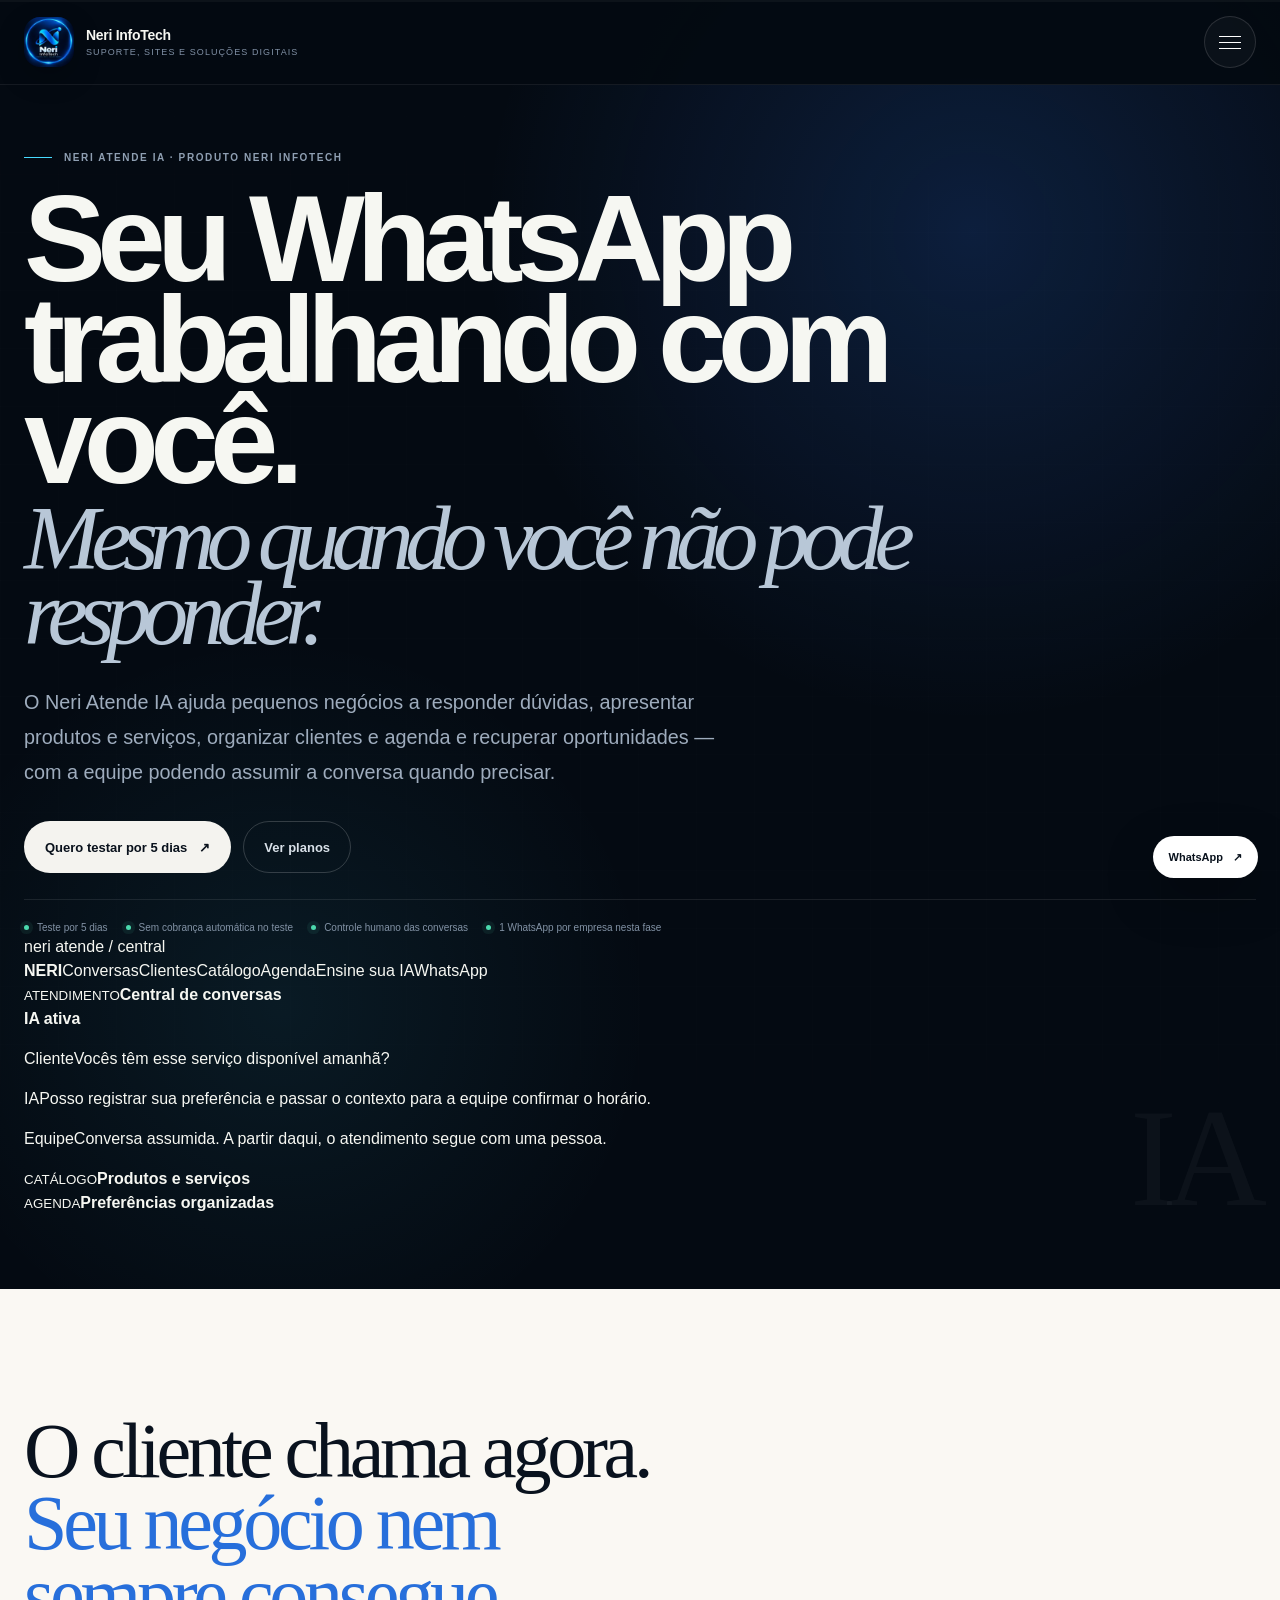
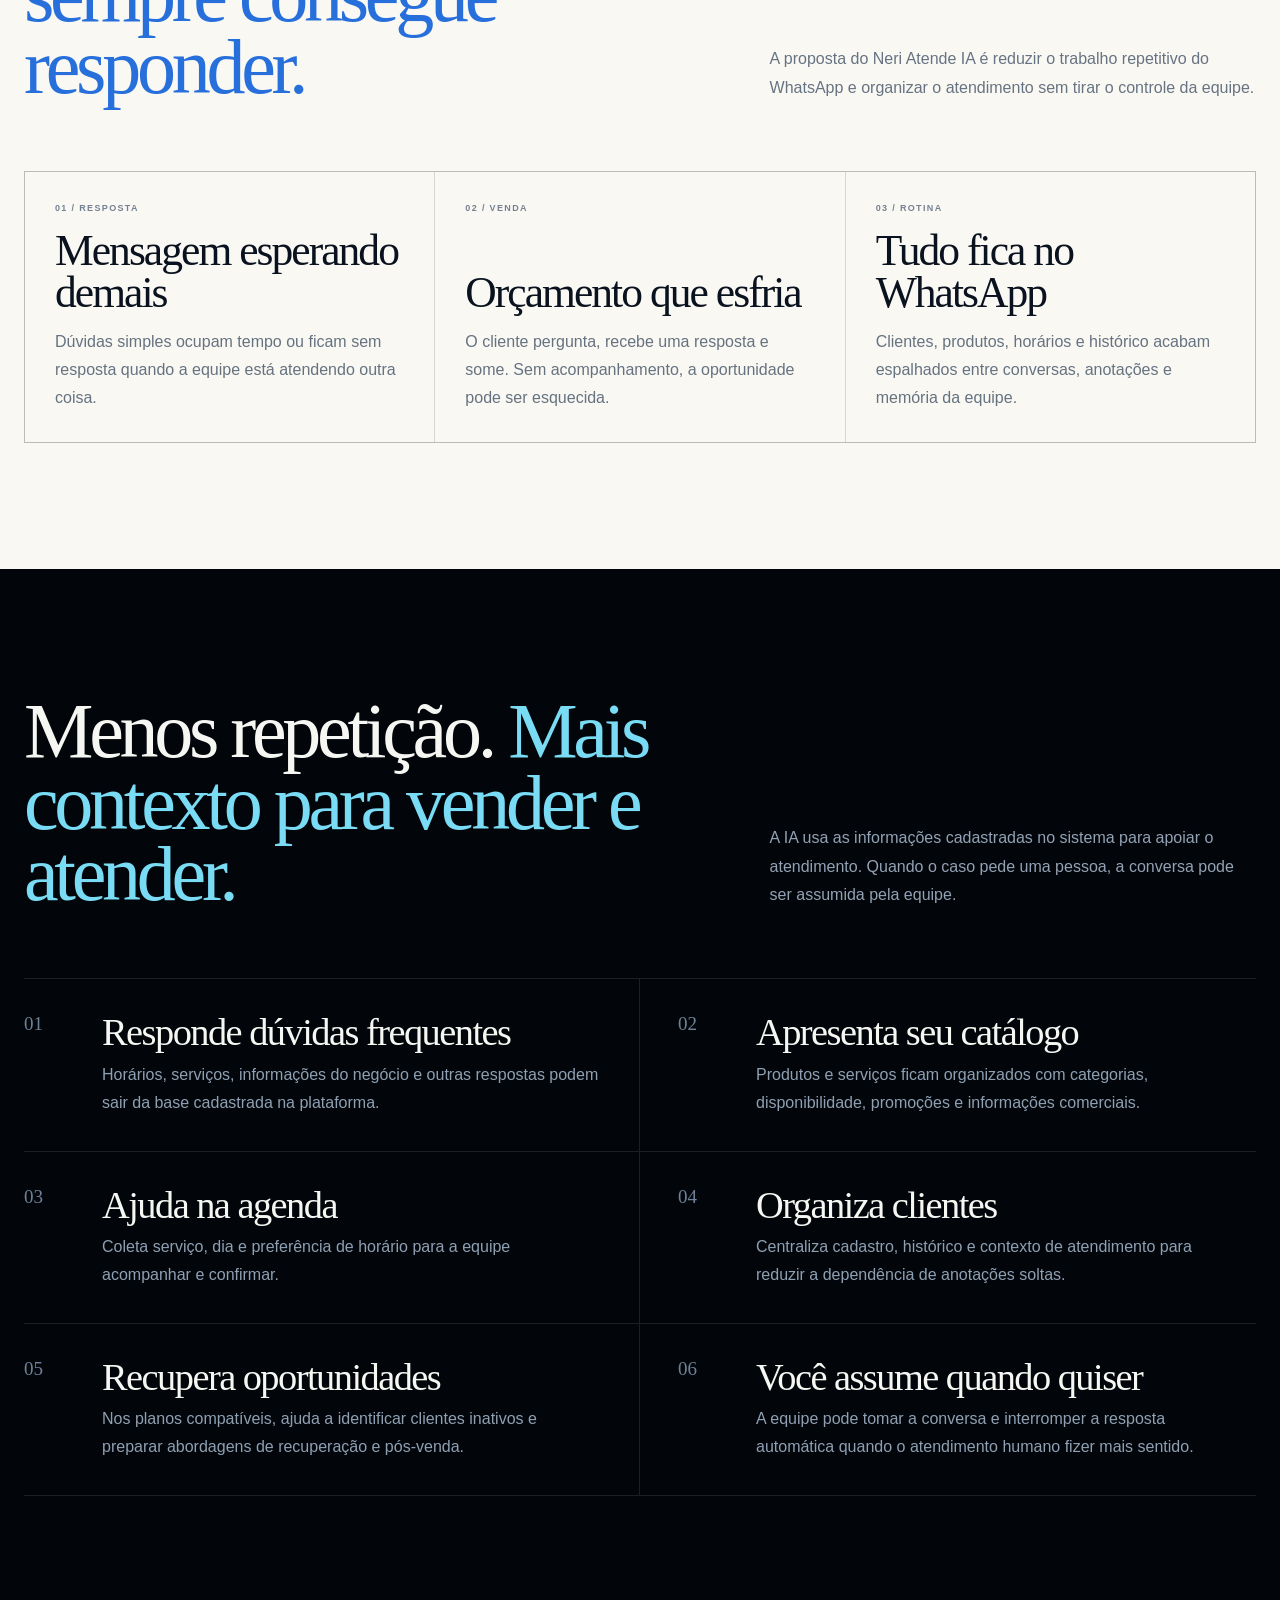
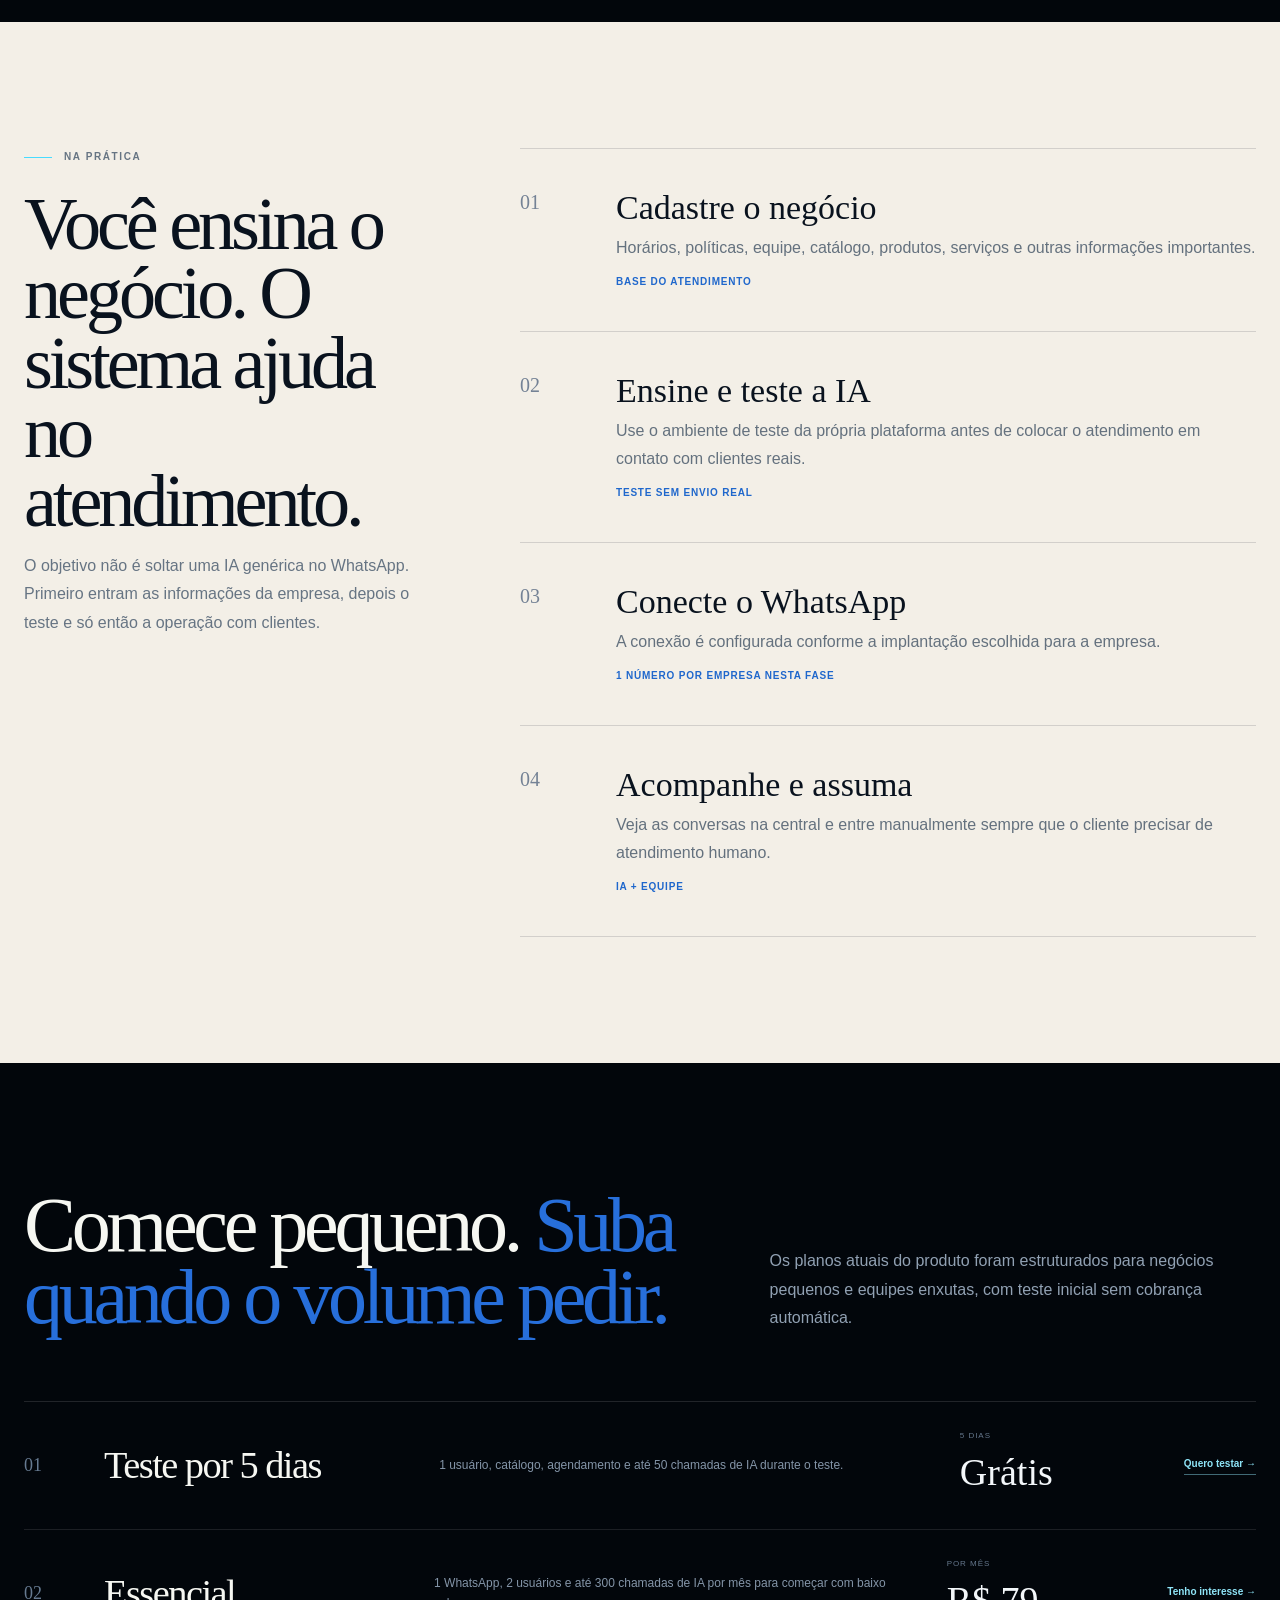
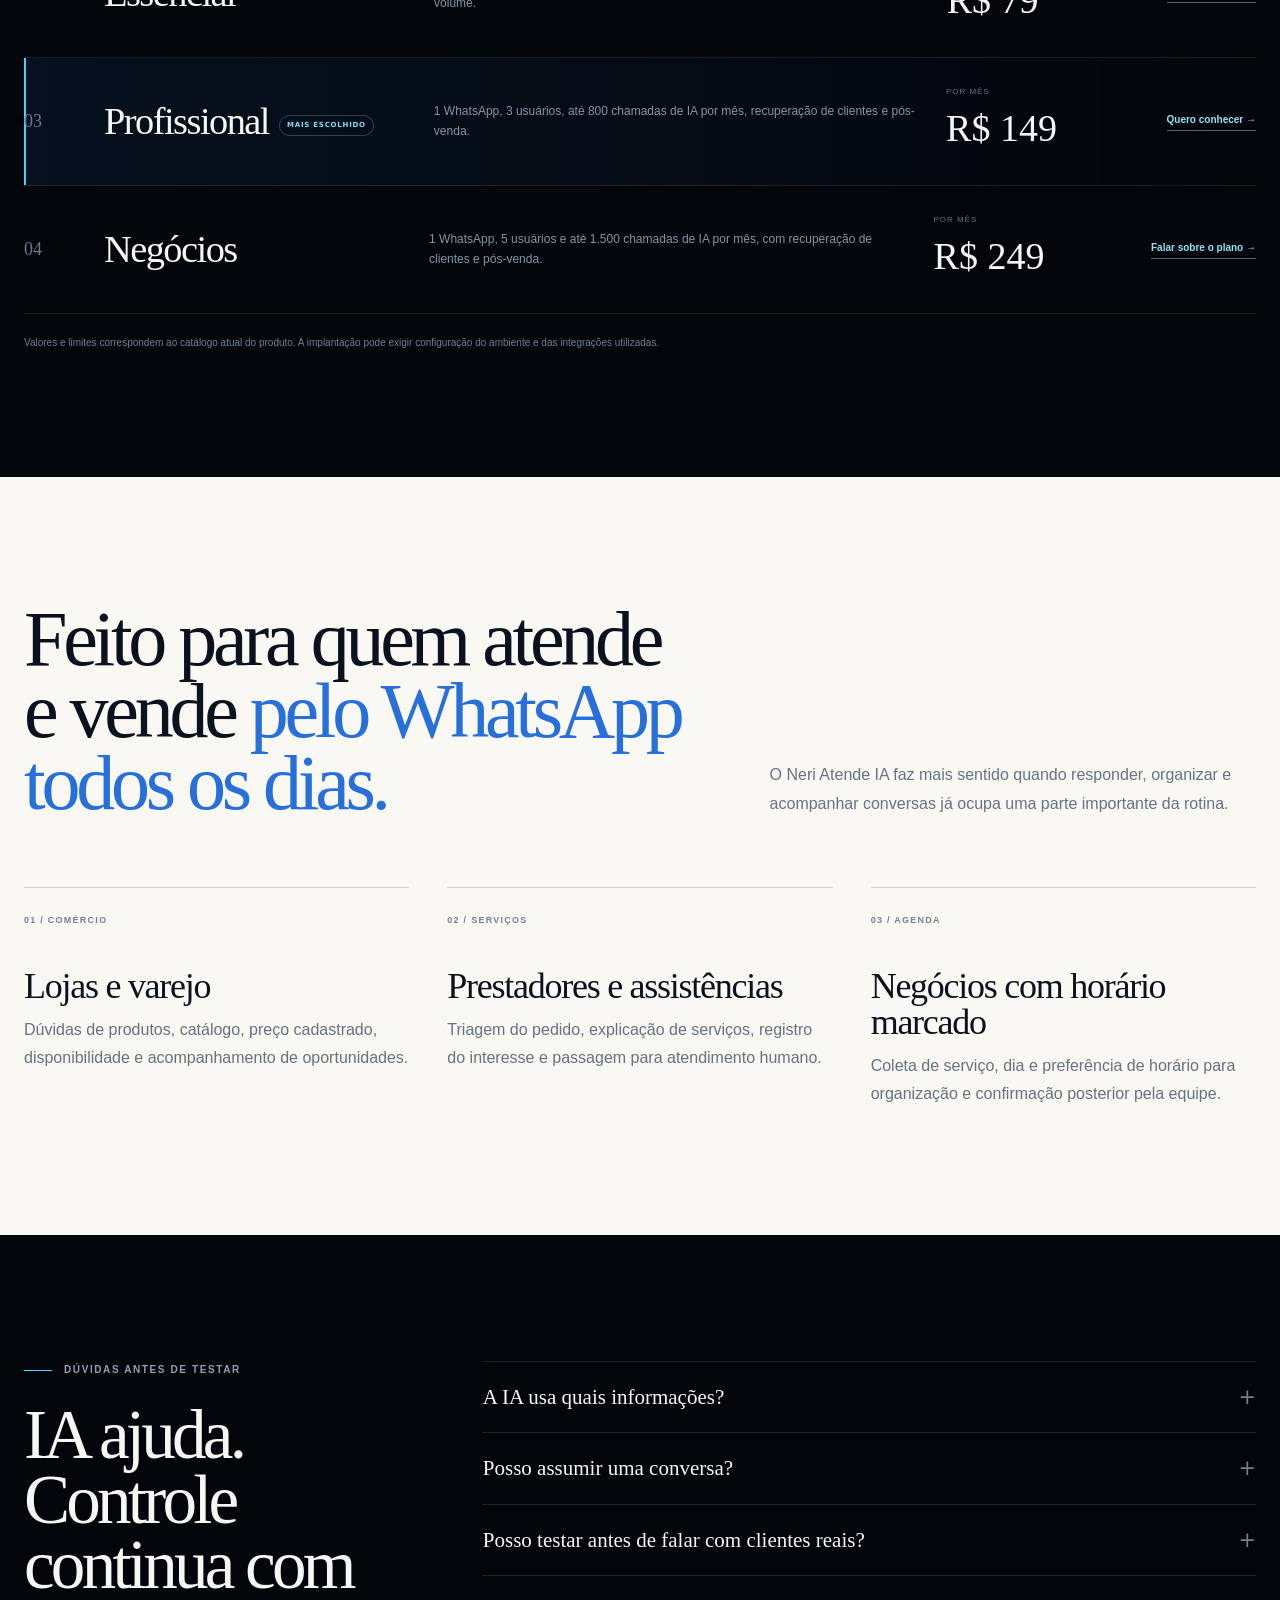
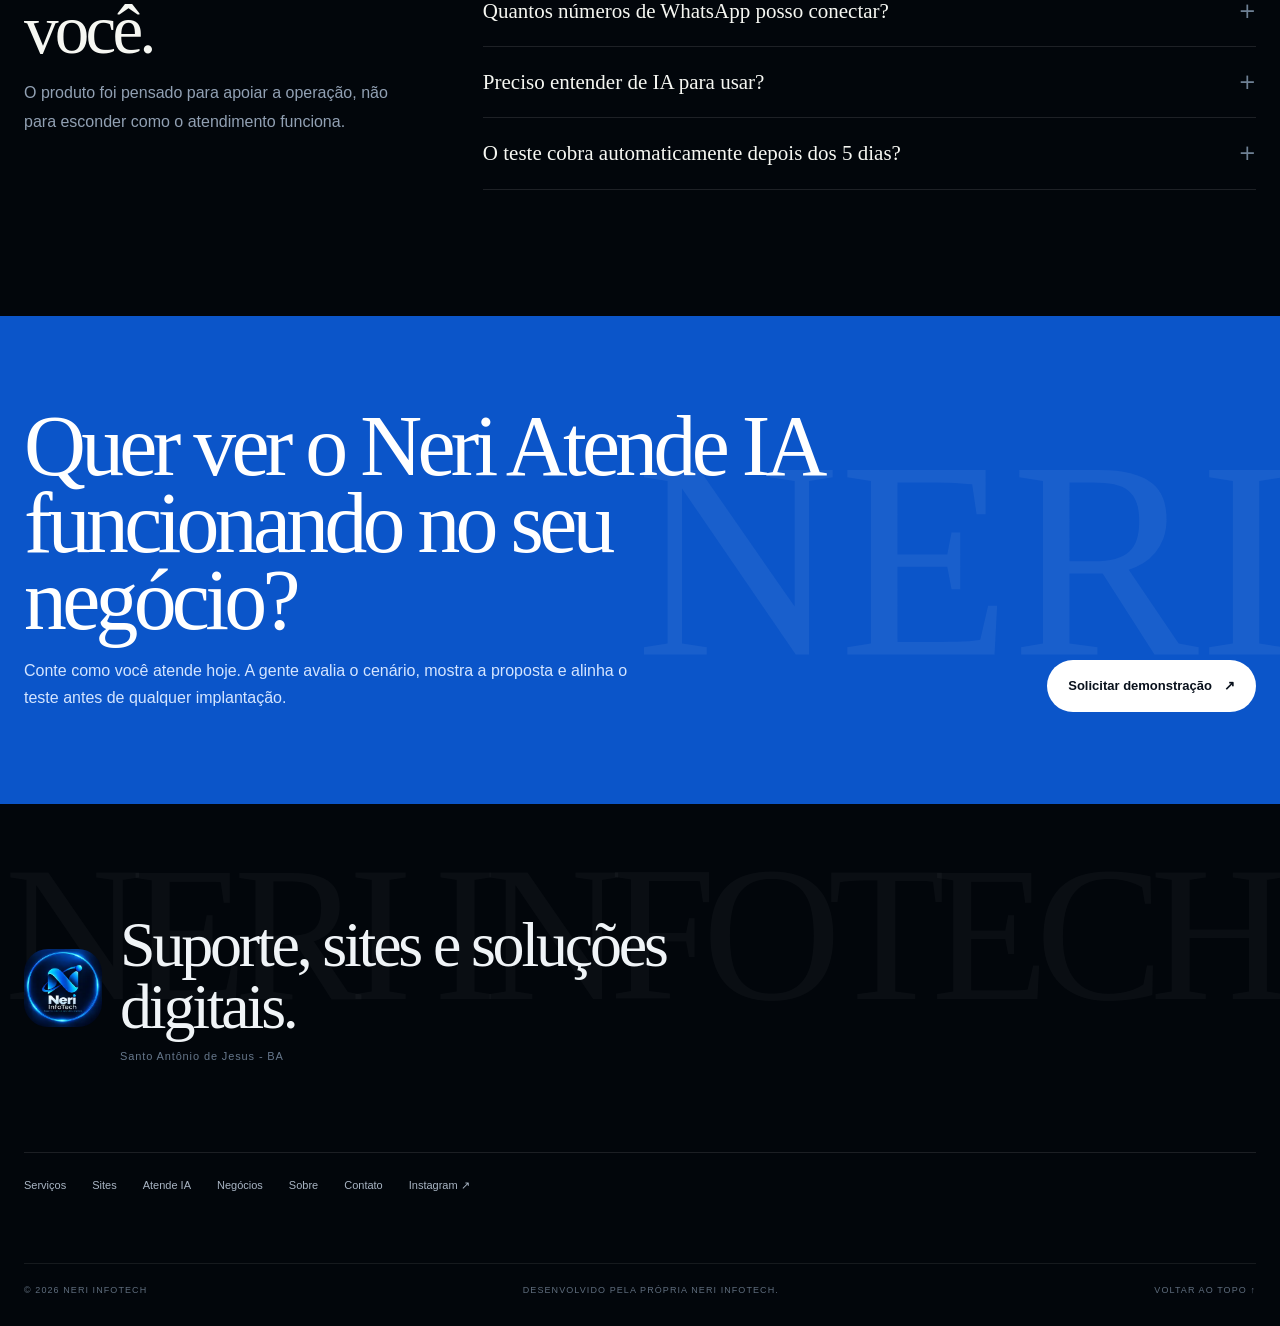
==== commit 16b2d419: "feat: transformar Neri Atende IA em página comercial" ====
--- a/atende-ia/index.html
+++ b/atende-ia/index.html
@@ -1,31 +1,171 @@
 <!doctype html>
 <html lang="pt-BR">
 <head>
-  <meta charset="utf-8"><meta name="viewport" content="width=device-width,initial-scale=1">
-  <title>Neri Atende IA | Atendimento inteligente no WhatsApp</title>
-  <meta name="description" content="Conheça o Neri Atende IA: plataforma para organizar conversas, clientes, catálogo, agenda e atendimento com IA, mantendo controle humano quando necessário.">
-  <meta name="theme-color" content="#050b14"><meta name="robots" content="index,follow,max-image-preview:large">
+  <meta charset="utf-8">
+  <meta name="viewport" content="width=device-width,initial-scale=1">
+  <title>Neri Atende IA | Atendimento e vendas pelo WhatsApp</title>
+  <meta name="description" content="Apresente produtos, responda clientes, organize agenda e acompanhe conversas com o Neri Atende IA. Teste por 5 dias e conheça os planos para pequenos negócios.">
+  <meta name="theme-color" content="#050b14">
+  <meta name="robots" content="index,follow,max-image-preview:large">
   <link rel="canonical" href="https://neriinfotech.netlify.app/atende-ia/">
-  <meta property="og:type" content="website"><meta property="og:locale" content="pt_BR"><meta property="og:site_name" content="Neri InfoTech"><meta property="og:title" content="Neri Atende IA | Atendimento inteligente no WhatsApp"><meta property="og:description" content="Atendimento, catálogo, agenda, clientes e IA em uma plataforma pensada para pequenos negócios."><meta property="og:url" content="https://neriinfotech.netlify.app/atende-ia/"><meta property="og:image" content="https://neriinfotech.netlify.app/brand-og.jpg">
-  <link rel="icon" href="/brand-mark.webp" type="image/webp"><link rel="apple-touch-icon" href="/apple-touch-icon.png"><link rel="stylesheet" href="/styles.css"><link rel="stylesheet" href="/pages.css">
+  <meta property="og:type" content="website">
+  <meta property="og:locale" content="pt_BR">
+  <meta property="og:site_name" content="Neri InfoTech">
+  <meta property="og:title" content="Neri Atende IA | Atendimento e vendas pelo WhatsApp">
+  <meta property="og:description" content="IA para apoiar atendimento, catálogo, agenda, clientes e recuperação de oportunidades com controle humano.">
+  <meta property="og:url" content="https://neriinfotech.netlify.app/atende-ia/">
+  <meta property="og:image" content="https://neriinfotech.netlify.app/brand-og.jpg">
+  <link rel="icon" href="/brand-mark.webp" type="image/webp">
+  <link rel="apple-touch-icon" href="/apple-touch-icon.png">
+  <link rel="stylesheet" href="/styles.css">
+  <link rel="stylesheet" href="/pages.css">
+  <link rel="stylesheet" href="/atende-sales.css">
+  <script type="application/ld+json">
+  {
+    "@context":"https://schema.org",
+    "@type":"SoftwareApplication",
+    "name":"Neri Atende IA",
+    "applicationCategory":"BusinessApplication",
+    "operatingSystem":"Web",
+    "description":"Plataforma de atendimento com IA para organizar conversas, clientes, catálogo, agenda e recuperação de oportunidades, mantendo controle humano.",
+    "url":"https://neriinfotech.netlify.app/atende-ia/",
+    "offers":[
+      {"@type":"Offer","name":"Teste por 5 dias","price":"0","priceCurrency":"BRL"},
+      {"@type":"Offer","name":"Essencial","price":"79","priceCurrency":"BRL"},
+      {"@type":"Offer","name":"Profissional","price":"149","priceCurrency":"BRL"},
+      {"@type":"Offer","name":"Negócios","price":"249","priceCurrency":"BRL"}
+    ],
+    "provider":{"@type":"Organization","name":"Neri InfoTech","url":"https://neriinfotech.netlify.app/"}
+  }
+  </script>
 </head>
 <body class="inner-page product-page">
-  <a class="skip-link" href="#conteudo">Ir para o conteúdo</a><div class="page-progress" aria-hidden="true"></div>
-  <header class="site-header" id="top"><div class="container nav-wrap"><a class="brand" href="/" aria-label="Neri InfoTech - início"><img src="/brand-mark.webp" width="52" height="52" alt="" fetchpriority="high"><span><strong>Neri InfoTech</strong><small>Suporte, sites e soluções digitais</small></span></a><button class="menu-toggle" type="button" aria-label="Abrir menu" aria-expanded="false" aria-controls="primary-nav"><span></span><span></span><span></span></button><nav class="nav" id="primary-nav" aria-label="Navegação principal"><a href="/">Início</a><a href="/servicos/">Serviços</a><a href="/sites/">Sites</a><a href="/atende-ia/" aria-current="page">Atende IA</a><a href="/negocios/">Para negócios</a><a href="/sobre/">Sobre</a><a href="/contato/" class="nav-cta">Contato</a></nav></div></header>
+  <a class="skip-link" href="#conteudo">Ir para o conteúdo</a>
+  <div class="page-progress" aria-hidden="true"></div>
+
+  <header class="site-header" id="top">
+    <div class="container nav-wrap">
+      <a class="brand" href="/" aria-label="Neri InfoTech - início"><img src="/brand-mark.webp" width="52" height="52" alt="" fetchpriority="high"><span><strong>Neri InfoTech</strong><small>Suporte, sites e soluções digitais</small></span></a>
+      <button class="menu-toggle" type="button" aria-label="Abrir menu" aria-expanded="false" aria-controls="primary-nav"><span></span><span></span><span></span></button>
+      <nav class="nav" id="primary-nav" aria-label="Navegação principal"><a href="/">Início</a><a href="/servicos/">Serviços</a><a href="/sites/">Sites</a><a href="/atende-ia/" aria-current="page">Atende IA</a><a href="/negocios/">Para negócios</a><a href="/sobre/">Sobre</a><a href="/contato/" class="nav-cta">Contato</a></nav>
+    </div>
+  </header>
+
   <main id="conteudo">
-    <section class="subhero product-hero"><div class="container product-hero-layout"><div class="page-reveal"><p class="page-kicker">Produto Neri InfoTech</p><h1>Neri Atende IA. <em>Automação com controle humano.</em></h1><p class="subhero-lead">Uma plataforma para centralizar conversas, clientes, catálogo, agenda e conhecimento do negócio, usando IA para apoiar o atendimento e devolvendo a conversa para a equipe quando necessário.</p><div class="subhero-actions"><a class="button button-primary" href="/contato/?servico=Neri%20Atende%20IA">Solicitar demonstração <span>↗</span></a><a class="button button-quiet" href="#recursos">Ver recursos</a></div><p class="product-status"><span></span>Demonstração e implantação orientada conforme o ambiente e as integrações da empresa.</p></div><div class="product-console page-reveal" aria-label="Visão ilustrativa dos módulos do Neri Atende IA"><div class="product-console-bar"><i></i><i></i><i></i><span>atende / central</span></div><div class="product-console-body"><aside><strong>NERI</strong><span class="active">Conversas</span><span>Clientes</span><span>Catálogo</span><span>Agenda</span><span>Ensine sua IA</span><span>WhatsApp</span></aside><div class="product-console-main"><div class="product-console-head"><div><small>ATENDIMENTO</small><strong>Central de conversas</strong></div><b>IA ativa</b></div><div class="product-chat"><p><span>Cliente</span>Vocês atendem amanhã pela manhã?</p><p class="ai"><span>IA</span>Posso registrar sua preferência e deixar a equipe confirmar o horário disponível.</p><p class="human"><span>Equipe</span>Conversa assumida por atendimento humano.</p></div><div class="product-console-stats"><div><small>CATÁLOGO</small><strong>Produtos e serviços</strong></div><div><small>AGENDA</small><strong>Preferências organizadas</strong></div></div></div></div></div><span class="page-index">IA</span></div></section>
+    <section class="subhero product-hero">
+      <div class="container product-hero-layout">
+        <div class="page-reveal">
+          <p class="page-kicker">Neri Atende IA · produto Neri InfoTech</p>
+          <h1>Seu WhatsApp trabalhando com você. <em>Mesmo quando você não pode responder.</em></h1>
+          <p class="subhero-lead">O Neri Atende IA ajuda pequenos negócios a responder dúvidas, apresentar produtos e serviços, organizar clientes e agenda e recuperar oportunidades — com a equipe podendo assumir a conversa quando precisar.</p>
+          <div class="subhero-actions">
+            <a class="button button-primary" href="/contato/?servico=Neri%20Atende%20IA">Quero testar por 5 dias <span>↗</span></a>
+            <a class="button button-quiet" href="#planos">Ver planos</a>
+          </div>
+          <div class="product-sales-note" aria-label="Condições principais"><span>Teste por 5 dias</span><span>Sem cobrança automática no teste</span><span>Controle humano das conversas</span><span>1 WhatsApp por empresa nesta fase</span></div>
+        </div>
 
-    <section class="page-section paper" id="recursos"><div class="container"><div class="editorial-head page-reveal"><h2>Atendimento organizado. <span>IA onde faz sentido.</span></h2><p>O projeto reúne os fluxos que normalmente ficam espalhados entre WhatsApp, planilhas e anotações, mantendo a equipe no controle das conversas.</p></div><div class="feature-grid page-reveal"><article class="feature-block"><small>01 / ATENDIMENTO</small><h3>Conversas</h3><p>Inbox centralizado com atualização automática, histórico e opção de assumir ou devolver a conversa para a IA.</p></article><article class="feature-block"><small>02 / COMERCIAL</small><h3>Catálogo</h3><p>Produtos e serviços com categorias, disponibilidade, promoções e informações usadas no contexto do atendimento.</p></article><article class="feature-block"><small>03 / RELACIONAMENTO</small><h3>Clientes</h3><p>Cadastro de clientes e dados separados por empresa para apoiar atendimento, histórico e acompanhamento.</p></article><article class="feature-block"><small>04 / INTELIGÊNCIA</small><h3>Ensine sua IA</h3><p>Conhecimento do negócio, políticas e informações cadastradas para orientar as respostas e reduzir improvisos.</p></article><article class="feature-block"><small>05 / ORGANIZAÇÃO</small><h3>Agenda</h3><p>Registro de serviço, data e preferência de horário para a equipe acompanhar e confirmar quando necessário.</p></article><article class="feature-block"><small>06 / RECUPERAÇÃO</small><h3>Retomar clientes</h3><p>Ferramentas para identificar contatos inativos e preparar abordagens de recuperação com supervisão da equipe.</p></article></div></div></section>
+        <div class="product-console page-reveal" aria-label="Exemplo ilustrativo da central do Neri Atende IA">
+          <div class="product-console-bar"><i></i><i></i><i></i><span>neri atende / central</span></div>
+          <div class="product-console-body">
+            <aside><strong>NERI</strong><span class="active">Conversas</span><span>Clientes</span><span>Catálogo</span><span>Agenda</span><span>Ensine sua IA</span><span>WhatsApp</span></aside>
+            <div class="product-console-main">
+              <div class="product-console-head"><div><small>ATENDIMENTO</small><strong>Central de conversas</strong></div><b>IA ativa</b></div>
+              <div class="product-chat"><p><span>Cliente</span>Vocês têm esse serviço disponível amanhã?</p><p class="ai"><span>IA</span>Posso registrar sua preferência e passar o contexto para a equipe confirmar o horário.</p><p class="human"><span>Equipe</span>Conversa assumida. A partir daqui, o atendimento segue com uma pessoa.</p></div>
+              <div class="product-console-stats"><div><small>CATÁLOGO</small><strong>Produtos e serviços</strong></div><div><small>AGENDA</small><strong>Preferências organizadas</strong></div></div>
+            </div>
+          </div>
+        </div>
+        <span class="page-index">IA</span>
+      </div>
+    </section>
 
-    <section class="page-section deep"><div class="container split-story"><div class="story-sticky page-reveal"><p class="page-kicker">Como funciona</p><h2>A IA entra no processo. Não no lugar do negócio.</h2><p>A empresa cadastra o que precisa ser conhecido, testa a experiência e conecta o atendimento. Quando a conversa exige alguém da equipe, o atendimento pode ser assumido.</p></div><div class="story-steps"><article class="story-step page-reveal"><span>01</span><div><h3>Configure a empresa</h3><p>Dados do negócio, equipe, catálogo e regras formam a base da operação.</p></div></article><article class="story-step page-reveal"><span>02</span><div><h3>Ensine e teste</h3><p>A IA pode ser testada dentro da própria plataforma antes de responder clientes reais.</p></div></article><article class="story-step page-reveal"><span>03</span><div><h3>Conecte o WhatsApp</h3><p>O projeto possui integração por WhatsApp Web e também suporte à Meta Cloud API, conforme a configuração escolhida.</p></div></article><article class="story-step page-reveal"><span>04</span><div><h3>Acompanhe e assuma</h3><p>A equipe acompanha o histórico e pode assumir a conversa quando o atendimento humano for mais adequado.</p></div></article></div></div></section>
+    <section class="page-section paper">
+      <div class="container">
+        <div class="editorial-head page-reveal"><h2>O cliente chama agora. <span>Seu negócio nem sempre consegue responder.</span></h2><p>A proposta do Neri Atende IA é reduzir o trabalho repetitivo do WhatsApp e organizar o atendimento sem tirar o controle da equipe.</p></div>
+        <div class="sales-problem-grid page-reveal">
+          <article class="sales-problem"><small>01 / RESPOSTA</small><h3>Mensagem esperando demais</h3><p>Dúvidas simples ocupam tempo ou ficam sem resposta quando a equipe está atendendo outra coisa.</p></article>
+          <article class="sales-problem"><small>02 / VENDA</small><h3>Orçamento que esfria</h3><p>O cliente pergunta, recebe uma resposta e some. Sem acompanhamento, a oportunidade pode ser esquecida.</p></article>
+          <article class="sales-problem"><small>03 / ROTINA</small><h3>Tudo fica no WhatsApp</h3><p>Clientes, produtos, horários e histórico acabam espalhados entre conversas, anotações e memória da equipe.</p></article>
+        </div>
+      </div>
+    </section>
 
-    <section class="page-section light"><div class="container"><div class="editorial-head page-reveal"><h2>Estrutura feita para <span>crescer com controle.</span></h2><p>O Neri Atende IA foi construído como SaaS multiempresa, com separação de dados, perfis de acesso e administração da plataforma.</p></div><div class="editorial-list page-reveal"><article class="editorial-item"><span>01</span><div><h3>Multiempresa</h3><p>Empresas, usuários, clientes, conversas e configurações são tratados com isolamento por tenant no backend.</p></div><div class="editorial-meta"><strong>Controle de acesso</strong><small>Perfis OWNER, ADMIN, MANAGER, AGENT e VIEWER.</small></div></article><article class="editorial-item"><span>02</span><div><h3>Provedores de IA</h3><p>A Central de IA contempla Groq, OpenAI, Gemini, Anthropic e OpenRouter, com credenciais armazenadas de forma protegida.</p></div><div class="editorial-meta"><strong>Escolha flexível</strong><small>O provedor depende da configuração da plataforma.</small></div></article><article class="editorial-item"><span>03</span><div><h3>Operação assistida</h3><p>Planos, equipe, uso, onboarding, catálogo e administração fazem parte da estrutura já existente do produto.</p></div><div class="editorial-meta"><strong>Implantação</strong><small>A publicação definitiva exige ambiente de produção, HTTPS e credenciais das integrações usadas.</small></div></article></div></div></section>
+    <section class="page-section deep" id="recursos">
+      <div class="container">
+        <div class="editorial-head page-reveal"><h2>Menos repetição. <span>Mais contexto para vender e atender.</span></h2><p>A IA usa as informações cadastradas no sistema para apoiar o atendimento. Quando o caso pede uma pessoa, a conversa pode ser assumida pela equipe.</p></div>
+        <div class="sales-benefits page-reveal">
+          <article class="sales-benefit"><span>01</span><div><h3>Responde dúvidas frequentes</h3><p>Horários, serviços, informações do negócio e outras respostas podem sair da base cadastrada na plataforma.</p></div></article>
+          <article class="sales-benefit"><span>02</span><div><h3>Apresenta seu catálogo</h3><p>Produtos e serviços ficam organizados com categorias, disponibilidade, promoções e informações comerciais.</p></div></article>
+          <article class="sales-benefit"><span>03</span><div><h3>Ajuda na agenda</h3><p>Coleta serviço, dia e preferência de horário para a equipe acompanhar e confirmar.</p></div></article>
+          <article class="sales-benefit"><span>04</span><div><h3>Organiza clientes</h3><p>Centraliza cadastro, histórico e contexto de atendimento para reduzir a dependência de anotações soltas.</p></div></article>
+          <article class="sales-benefit"><span>05</span><div><h3>Recupera oportunidades</h3><p>Nos planos compatíveis, ajuda a identificar clientes inativos e preparar abordagens de recuperação e pós-venda.</p></div></article>
+          <article class="sales-benefit"><span>06</span><div><h3>Você assume quando quiser</h3><p>A equipe pode tomar a conversa e interromper a resposta automática quando o atendimento humano fizer mais sentido.</p></div></article>
+        </div>
+      </div>
+    </section>
 
-    <section class="page-section dark"><div class="container"><div class="editorial-head page-reveal"><h2>Para negócios que vivem no <span>WhatsApp.</span></h2><p>Especialmente útil quando o volume de mensagens, orçamento, catálogo e agenda já começam a consumir tempo demais da operação.</p></div><div class="about-values page-reveal"><article class="about-value"><small>01 / COMÉRCIO</small><h3>Produtos e pedidos</h3><p>Apresentação de catálogo, dúvidas frequentes e passagem para a equipe quando a venda exige intervenção.</p></article><article class="about-value"><small>02 / SERVIÇOS</small><h3>Orçamentos e triagem</h3><p>Coleta inicial do que o cliente precisa e organização do contexto antes do atendimento humano.</p></article><article class="about-value"><small>03 / AGENDA</small><h3>Preferências de horário</h3><p>Registro das preferências do cliente para confirmação posterior pela equipe.</p></article></div></div></section>
+    <section class="page-section light">
+      <div class="container sales-flow">
+        <div class="sales-flow-copy page-reveal"><p class="page-kicker">Na prática</p><h2>Você ensina o negócio. O sistema ajuda no atendimento.</h2><p>O objetivo não é soltar uma IA genérica no WhatsApp. Primeiro entram as informações da empresa, depois o teste e só então a operação com clientes.</p></div>
+        <div class="sales-flow-list">
+          <article class="sales-flow-step page-reveal"><span>01</span><div><h3>Cadastre o negócio</h3><p>Horários, políticas, equipe, catálogo, produtos, serviços e outras informações importantes.</p><strong>Base do atendimento</strong></div></article>
+          <article class="sales-flow-step page-reveal"><span>02</span><div><h3>Ensine e teste a IA</h3><p>Use o ambiente de teste da própria plataforma antes de colocar o atendimento em contato com clientes reais.</p><strong>Teste sem envio real</strong></div></article>
+          <article class="sales-flow-step page-reveal"><span>03</span><div><h3>Conecte o WhatsApp</h3><p>A conexão é configurada conforme a implantação escolhida para a empresa.</p><strong>1 número por empresa nesta fase</strong></div></article>
+          <article class="sales-flow-step page-reveal"><span>04</span><div><h3>Acompanhe e assuma</h3><p>Veja as conversas na central e entre manualmente sempre que o cliente precisar de atendimento humano.</p><strong>IA + equipe</strong></div></article>
+        </div>
+      </div>
+    </section>
 
-    <section class="page-band"><div class="container page-reveal"><div><h2>Quer avaliar o Neri Atende IA no seu negócio?</h2><p>Explique sua operação e o volume de atendimento. A demonstração pode ser alinhada antes de qualquer implantação.</p></div><a class="button button-light" href="/contato/?servico=Neri%20Atende%20IA">Solicitar demonstração <span>↗</span></a></div></section>
+    <section class="page-section product-pricing" id="planos">
+      <div class="container">
+        <div class="editorial-head page-reveal"><h2>Comece pequeno. <span>Suba quando o volume pedir.</span></h2><p>Os planos atuais do produto foram estruturados para negócios pequenos e equipes enxutas, com teste inicial sem cobrança automática.</p></div>
+        <div class="plan-ledger page-reveal" aria-label="Planos do Neri Atende IA">
+          <article class="plan-row"><span>01</span><h3>Teste por 5 dias</h3><p>1 usuário, catálogo, agendamento e até 50 chamadas de IA durante o teste.</p><div class="plan-price"><small>5 dias</small><strong>Grátis</strong></div><a class="plan-cta" href="/contato/?servico=Neri%20Atende%20IA">Quero testar →</a></article>
+          <article class="plan-row"><span>02</span><h3>Essencial</h3><p>1 WhatsApp, 2 usuários e até 300 chamadas de IA por mês para começar com baixo volume.</p><div class="plan-price"><small>por mês</small><strong>R$ 79</strong></div><a class="plan-cta" href="/contato/?servico=Neri%20Atende%20IA">Tenho interesse →</a></article>
+          <article class="plan-row featured"><span>03</span><h3>Profissional</h3><p>1 WhatsApp, 3 usuários, até 800 chamadas de IA por mês, recuperação de clientes e pós-venda.</p><div class="plan-price"><small>por mês</small><strong>R$ 149</strong></div><a class="plan-cta" href="/contato/?servico=Neri%20Atende%20IA">Quero conhecer →</a></article>
+          <article class="plan-row"><span>04</span><h3>Negócios</h3><p>1 WhatsApp, 5 usuários e até 1.500 chamadas de IA por mês, com recuperação de clientes e pós-venda.</p><div class="plan-price"><small>por mês</small><strong>R$ 249</strong></div><a class="plan-cta" href="/contato/?servico=Neri%20Atende%20IA">Falar sobre o plano →</a></article>
+        </div>
+        <p class="plan-footnote">Valores e limites correspondem ao catálogo atual do produto. A implantação pode exigir configuração do ambiente e das integrações utilizadas.</p>
+      </div>
+    </section>
+
+    <section class="page-section paper">
+      <div class="container">
+        <div class="editorial-head page-reveal"><h2>Feito para quem atende e vende <span>pelo WhatsApp todos os dias.</span></h2><p>O Neri Atende IA faz mais sentido quando responder, organizar e acompanhar conversas já ocupa uma parte importante da rotina.</p></div>
+        <div class="sales-audience page-reveal">
+          <article><small>01 / COMÉRCIO</small><h3>Lojas e varejo</h3><p>Dúvidas de produtos, catálogo, preço cadastrado, disponibilidade e acompanhamento de oportunidades.</p></article>
+          <article><small>02 / SERVIÇOS</small><h3>Prestadores e assistências</h3><p>Triagem do pedido, explicação de serviços, registro do interesse e passagem para atendimento humano.</p></article>
+          <article><small>03 / AGENDA</small><h3>Negócios com horário marcado</h3><p>Coleta de serviço, dia e preferência de horário para organização e confirmação posterior pela equipe.</p></article>
+        </div>
+      </div>
+    </section>
+
+    <section class="page-section deep">
+      <div class="container product-faq">
+        <div class="product-faq-copy page-reveal"><p class="page-kicker">Dúvidas antes de testar</p><h2>IA ajuda. <span>Controle continua com você.</span></h2><p>O produto foi pensado para apoiar a operação, não para esconder como o atendimento funciona.</p></div>
+        <div class="product-faq-list page-reveal">
+          <details><summary>A IA usa quais informações?<span>+</span></summary><p>O atendimento utiliza o conhecimento, catálogo e dados configurados para a empresa. Quando não há informação suficiente, o fluxo pode ser encaminhado para atendimento humano.</p></details>
+          <details><summary>Posso assumir uma conversa?<span>+</span></summary><p>Sim. A central permite assumir a conversa e interromper a resposta automática naquele atendimento. Depois, a conversa pode ser devolvida para a IA.</p></details>
+          <details><summary>Posso testar antes de falar com clientes reais?<span>+</span></summary><p>Sim. A plataforma possui uma área de teste da IA que não envia mensagens para clientes reais.</p></details>
+          <details><summary>Quantos números de WhatsApp posso conectar?<span>+</span></summary><p>Nesta fase, a estrutura comercial trabalha com um número de WhatsApp por empresa.</p></details>
+          <details><summary>Preciso entender de IA para usar?<span>+</span></summary><p>A configuração é feita em torno das informações do seu negócio, catálogo, políticas e forma de atendimento. A implantação pode ser orientada pela Neri InfoTech.</p></details>
+          <details><summary>O teste cobra automaticamente depois dos 5 dias?<span>+</span></summary><p>Não. O plano de teste atual é de 5 dias e não possui cobrança automática.</p></details>
+        </div>
+      </div>
+    </section>
+
+    <section class="page-band">
+      <div class="container page-reveal"><div><h2>Quer ver o Neri Atende IA funcionando no seu negócio?</h2><p>Conte como você atende hoje. A gente avalia o cenário, mostra a proposta e alinha o teste antes de qualquer implantação.</p></div><a class="button button-light" href="/contato/?servico=Neri%20Atende%20IA">Solicitar demonstração <span>↗</span></a></div>
+    </section>
   </main>
-  <footer class="footer"><div class="container footer-main"><div class="footer-brand"><img src="/brand-mark.webp" width="64" height="64" loading="lazy" alt="Neri InfoTech"><p>Suporte, sites e soluções digitais.<br><span>Santo Antônio de Jesus - BA</span></p></div><nav aria-label="Links do rodapé"><a href="/servicos/">Serviços</a><a href="/sites/">Sites</a><a href="/atende-ia/">Atende IA</a><a href="/negocios/">Negócios</a><a href="/sobre/">Sobre</a><a href="/contato/">Contato</a><a href="https://www.instagram.com/neriinfotech/" target="_blank" rel="noopener noreferrer">Instagram ↗</a></nav></div><div class="container footer-bottom"><span>© <span id="year"></span> Neri InfoTech</span><span>Desenvolvido pela própria Neri InfoTech.</span><a href="#top">Voltar ao topo ↑</a></div></footer>
-  <a class="whatsapp-float" href="https://wa.me/5575999294419?text=Ol%C3%A1!%20Quero%20conhecer%20o%20Neri%20Atende%20IA." target="_blank" rel="noopener noreferrer" aria-label="Perguntar sobre o Neri Atende IA pelo WhatsApp">WhatsApp <span aria-hidden="true">↗</span></a><script src="/pages.js" defer></script>
+
+  <footer class="footer">
+    <div class="container footer-main"><div class="footer-brand"><img src="/brand-mark.webp" width="64" height="64" loading="lazy" alt="Neri InfoTech"><p>Suporte, sites e soluções digitais.<br><span>Santo Antônio de Jesus - BA</span></p></div><nav aria-label="Links do rodapé"><a href="/servicos/">Serviços</a><a href="/sites/">Sites</a><a href="/atende-ia/">Atende IA</a><a href="/negocios/">Negócios</a><a href="/sobre/">Sobre</a><a href="/contato/">Contato</a><a href="https://www.instagram.com/neriinfotech/" target="_blank" rel="noopener noreferrer">Instagram ↗</a></nav></div>
+    <div class="container footer-bottom"><span>© <span id="year"></span> Neri InfoTech</span><span>Desenvolvido pela própria Neri InfoTech.</span><a href="#top">Voltar ao topo ↑</a></div>
+  </footer>
+
+  <a class="whatsapp-float" href="https://wa.me/5575999294419?text=Ol%C3%A1!%20Quero%20conhecer%20o%20Neri%20Atende%20IA." target="_blank" rel="noopener noreferrer" aria-label="Perguntar sobre o Neri Atende IA pelo WhatsApp">WhatsApp <span aria-hidden="true">↗</span></a>
+  <script src="/pages.js" defer></script>
 </body>
 </html>
--- a/atende-sales.css
+++ b/atende-sales.css
@@ -0,0 +1,94 @@
+/* Página comercial do Neri Atende IA — complementa a identidade editorial existente. */
+.product-page .subhero{min-height:94svh}
+.product-sales-note{display:flex;flex-wrap:wrap;gap:8px 18px;margin-top:26px;padding-top:20px;border-top:1px solid rgba(255,255,255,.09);color:#8292a5;font-size:10px}
+.product-sales-note span{display:inline-flex;align-items:center;gap:8px}
+.product-sales-note span::before{content:"";width:5px;height:5px;border-radius:50%;background:#4bd9ad;box-shadow:0 0 0 4px rgba(75,217,173,.08)}
+
+.sales-problem-grid{display:grid;grid-template-columns:repeat(3,1fr);gap:1px;background:rgba(9,18,30,.14);border:1px solid rgba(9,18,30,.14)}
+.sales-problem{min-height:270px;padding:30px;background:#faf8f3;display:flex;flex-direction:column}
+.sales-problem small{font-size:9px;font-weight:800;letter-spacing:.15em;text-transform:uppercase;color:#748194}
+.sales-problem h3{margin:auto 0 14px;font:400 clamp(30px,3.4vw,46px)/.96 Georgia,"Times New Roman",serif;letter-spacing:-.045em}
+.sales-problem p{margin:0;color:#657280;line-height:1.75}
+
+.sales-benefits{display:grid;grid-template-columns:repeat(2,minmax(0,1fr));border-top:1px solid rgba(255,255,255,.1)}
+.sales-benefit{display:grid;grid-template-columns:58px 1fr;gap:20px;padding:34px 28px 34px 0;border-bottom:1px solid rgba(255,255,255,.1)}
+.sales-benefit:nth-child(odd){border-right:1px solid rgba(255,255,255,.1);padding-right:38px}
+.sales-benefit:nth-child(even){padding-left:38px}
+.sales-benefit>span{font:400 19px Georgia,serif;color:#6f8297}
+.sales-benefit h3{margin:0 0 9px;font:400 clamp(28px,3vw,40px)/1 Georgia,serif;letter-spacing:-.04em}
+.sales-benefit p{margin:0;color:#8fa0b3;line-height:1.75}
+
+.sales-flow{display:grid;grid-template-columns:minmax(280px,.72fr) minmax(0,1.28fr);gap:82px;align-items:start}
+.sales-flow-copy{position:sticky;top:120px}
+.sales-flow-copy h2{margin:0;font:400 clamp(48px,5.8vw,78px)/.93 Georgia,"Times New Roman",serif;letter-spacing:-.055em}
+.sales-flow-copy p{color:#667483;line-height:1.8}
+.sales-flow-list{border-top:1px solid rgba(9,18,30,.14)}
+.sales-flow-step{display:grid;grid-template-columns:72px 1fr;gap:24px;padding:42px 0;border-bottom:1px solid rgba(9,18,30,.14)}
+.sales-flow-step>span{font:400 20px Georgia,serif;color:#748295}
+.sales-flow-step h3{margin:0 0 9px;font:400 34px/1 Georgia,serif}
+.sales-flow-step p{margin:0;color:#64717e;line-height:1.75}
+.sales-flow-step strong{display:block;margin-top:12px;font-size:10px;letter-spacing:.08em;text-transform:uppercase;color:#1f67cc}
+
+.product-pricing{background:#02060b;color:#f6f7f2}
+.product-pricing .editorial-head p{color:#91a1b3}
+.plan-ledger{border-top:1px solid rgba(255,255,255,.12)}
+.plan-row{display:grid;grid-template-columns:54px minmax(170px,.75fr) minmax(0,1.2fr) minmax(150px,.48fr) auto;gap:26px;align-items:center;padding:28px 0;border-bottom:1px solid rgba(255,255,255,.1)}
+.plan-row>span{font:400 18px Georgia,serif;color:#667a91}
+.plan-row h3{margin:0;font:400 clamp(29px,3vw,42px)/1 Georgia,serif;letter-spacing:-.04em}
+.plan-row p{margin:0;color:#8495a8;line-height:1.65;font-size:12px}
+.plan-price{display:flex;flex-direction:column;align-items:flex-start;gap:2px}
+.plan-price small{font-size:8px;text-transform:uppercase;letter-spacing:.12em;color:#65778c}
+.plan-price strong{font-size:18px;color:#f3f7fa;white-space:nowrap}
+.plan-row .plan-cta{justify-self:end;text-decoration:none;font-size:10px;font-weight:800;color:#8fe5f8;border-bottom:1px solid rgba(143,229,248,.45);padding-bottom:3px}
+.plan-row.featured{background:linear-gradient(90deg,rgba(52,125,255,.08),transparent);box-shadow:inset 2px 0 0 #4bcff4}
+.plan-row.featured h3::after{content:"mais escolhido";display:inline-block;margin-left:10px;vertical-align:middle;font:800 7px/1.2 system-ui,sans-serif;text-transform:uppercase;letter-spacing:.11em;color:#7fdff5;border:1px solid rgba(127,223,245,.28);padding:5px 7px;border-radius:999px}
+.plan-footnote{margin:20px 0 0;color:#6f8094;font-size:10px;line-height:1.7}
+
+.sales-audience{display:grid;grid-template-columns:repeat(3,1fr);gap:38px}
+.sales-audience article{padding-top:18px;border-top:1px solid rgba(9,18,30,.16)}
+.sales-audience small{font-size:9px;font-weight:800;letter-spacing:.14em;color:#738194}
+.sales-audience h3{margin:38px 0 12px;font:400 36px/1 Georgia,serif;letter-spacing:-.035em}
+.sales-audience p{margin:0;color:#657280;line-height:1.8}
+
+.product-faq{display:grid;grid-template-columns:minmax(280px,.66fr) minmax(0,1.34fr);gap:78px;align-items:start}
+.product-faq-copy{position:sticky;top:120px}
+.product-faq-copy h2{margin:0;font:400 clamp(46px,5.4vw,72px)/.94 Georgia,serif;letter-spacing:-.055em}
+.product-faq-copy p{color:#91a0b3;line-height:1.8}
+.product-faq-list details{border-top:1px solid rgba(255,255,255,.11)}
+.product-faq-list details:last-child{border-bottom:1px solid rgba(255,255,255,.11)}
+.product-faq-list summary{display:flex;justify-content:space-between;gap:20px;list-style:none;padding:22px 0;cursor:pointer;font:400 21px/1.25 Georgia,serif}
+.product-faq-list summary::-webkit-details-marker{display:none}
+.product-faq-list summary span{font-family:system-ui,sans-serif;color:#6e8094;transition:transform .25s}
+.product-faq-list details[open] summary span{transform:rotate(45deg)}
+.product-faq-list details p{margin:0;padding:0 44px 24px 0;color:#8fa0b3;line-height:1.75}
+
+@media(max-width:980px){
+  .plan-row{grid-template-columns:44px minmax(150px,.7fr) minmax(0,1fr) minmax(130px,.44fr)}
+  .plan-row .plan-cta{grid-column:2/-1;justify-self:start}
+}
+@media(max-width:900px){
+  .sales-problem-grid,.sales-audience{grid-template-columns:1fr}
+  .sales-problem{min-height:220px}
+  .sales-benefits{grid-template-columns:1fr}
+  .sales-benefit,.sales-benefit:nth-child(odd),.sales-benefit:nth-child(even){border-right:0;padding:30px 0}
+  .sales-flow,.product-faq{grid-template-columns:1fr;gap:46px}
+  .sales-flow-copy,.product-faq-copy{position:relative;top:auto}
+  .plan-row{grid-template-columns:44px 1fr auto;gap:18px}
+  .plan-row p{grid-column:2/-1}
+  .plan-row .plan-cta{grid-column:2/-1}
+}
+@media(max-width:600px){
+  .product-sales-note{display:grid;gap:10px}
+  .sales-problem{padding:24px;min-height:200px}
+  .sales-benefit{grid-template-columns:42px 1fr;gap:14px}
+  .sales-flow-step{grid-template-columns:44px 1fr;padding:34px 0}
+  .plan-row{grid-template-columns:34px 1fr;padding:24px 0}
+  .plan-row .plan-price,.plan-row p,.plan-row .plan-cta{grid-column:2}
+  .plan-row .plan-price{margin-top:2px}
+  .plan-row.featured h3::after{display:block;width:max-content;margin:8px 0 0}
+  .sales-audience{gap:26px}
+  .sales-audience h3{margin-top:24px}
+  .product-faq-list summary{font-size:19px}
+  .product-faq-list details p{padding-right:0}
+}
+@media(prefers-reduced-motion:reduce){.product-faq-list summary span{transition:none}}
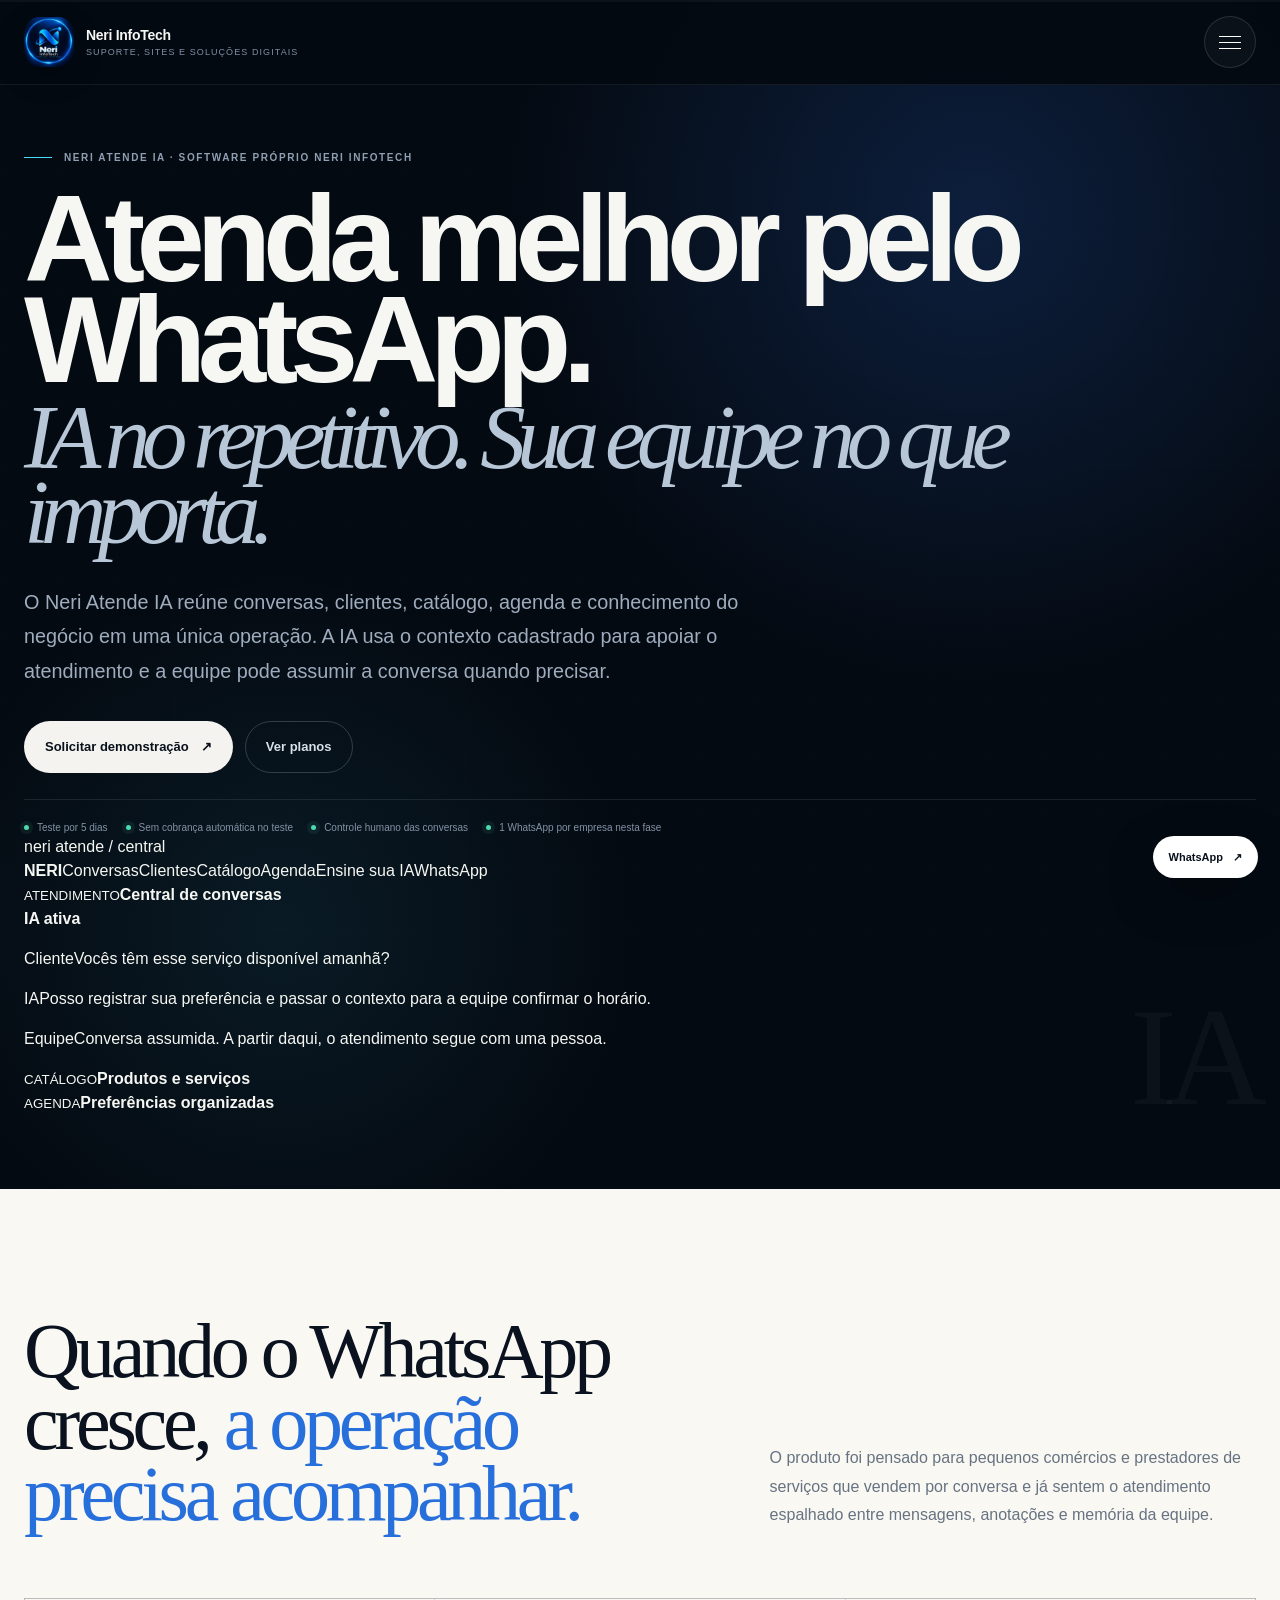
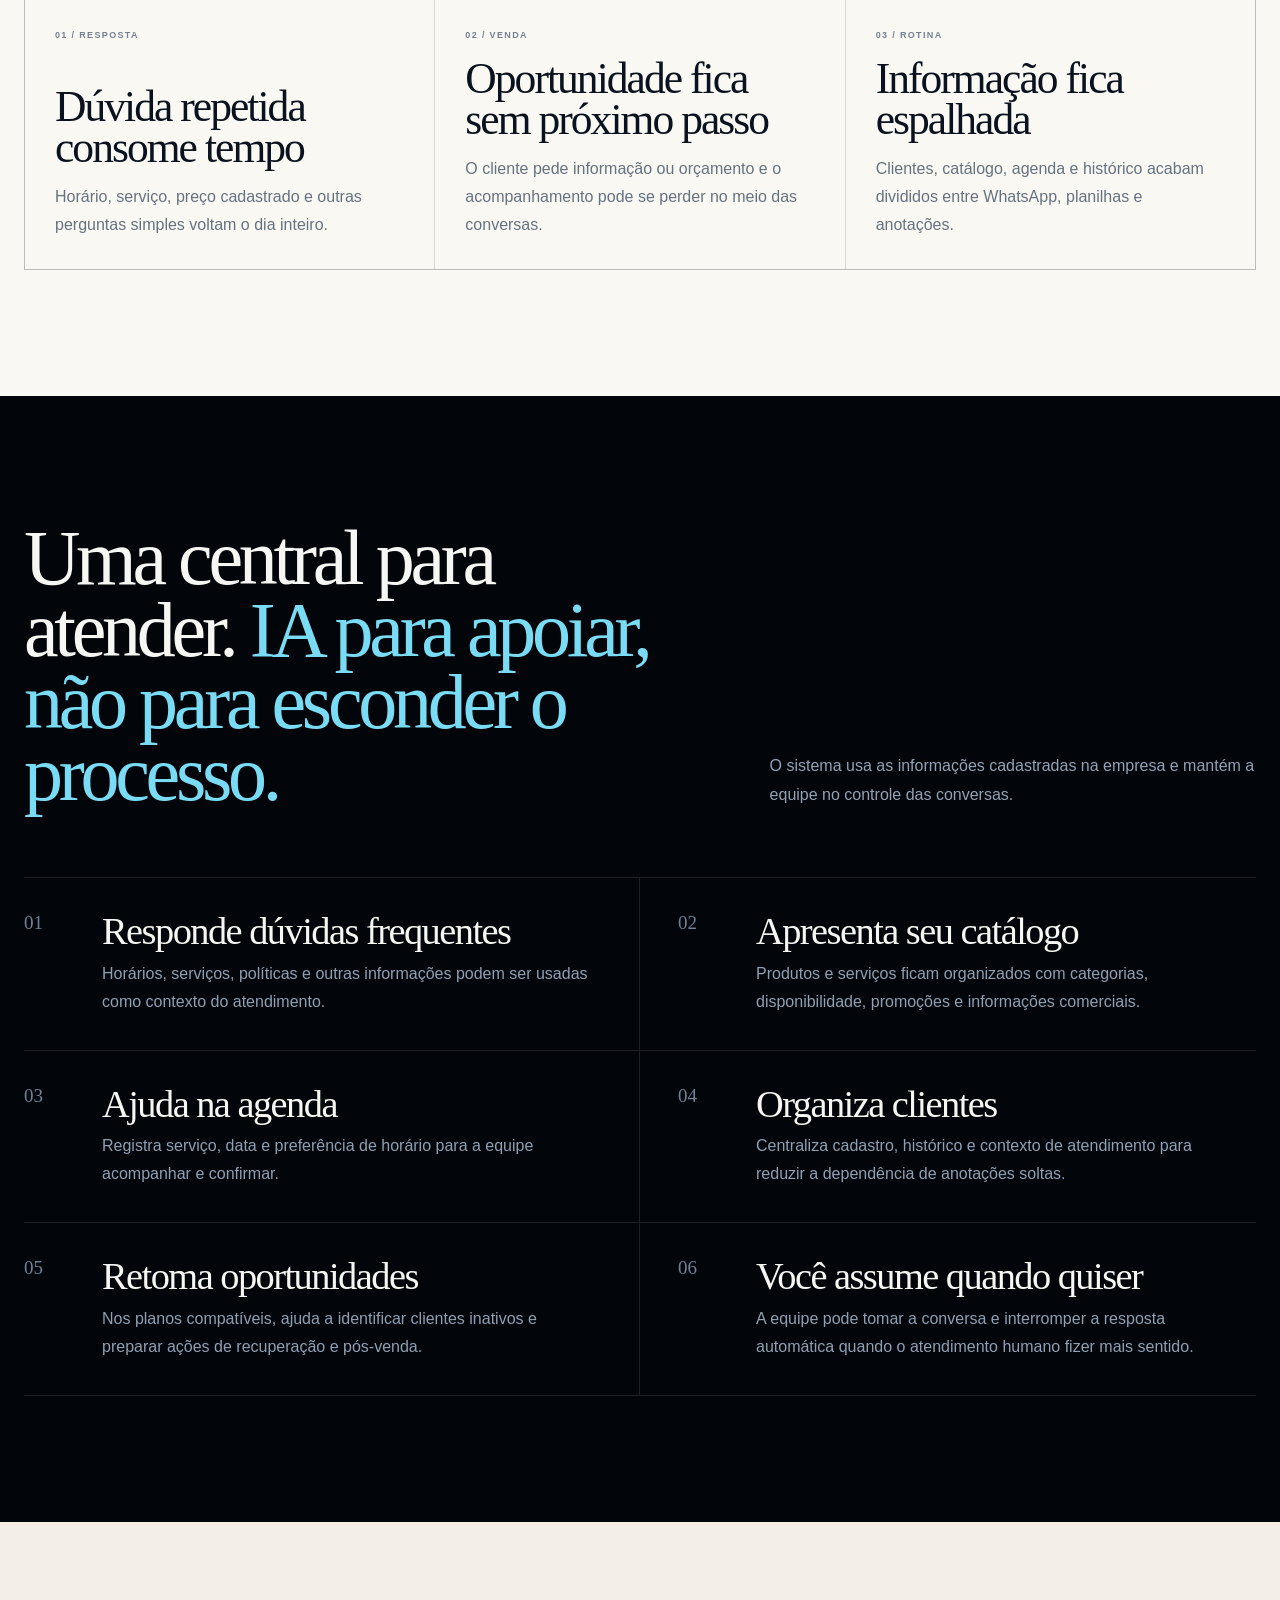
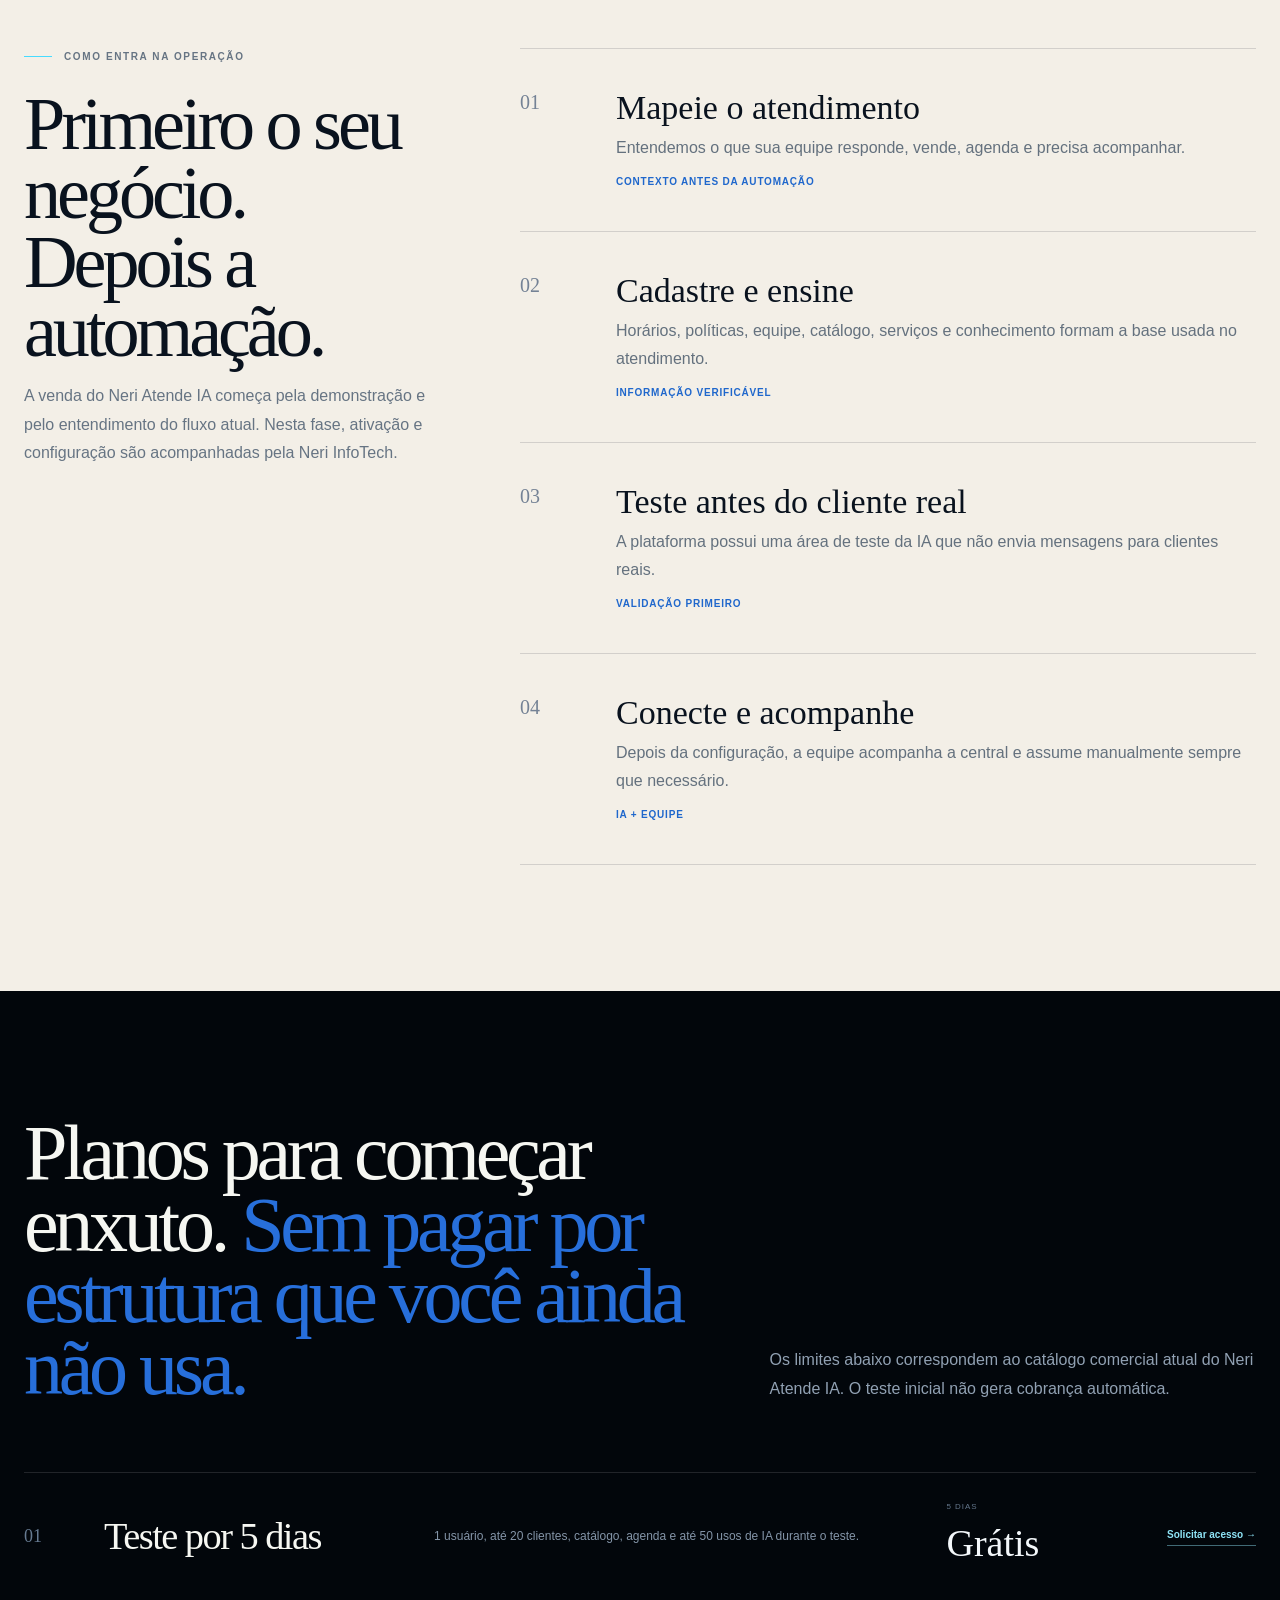
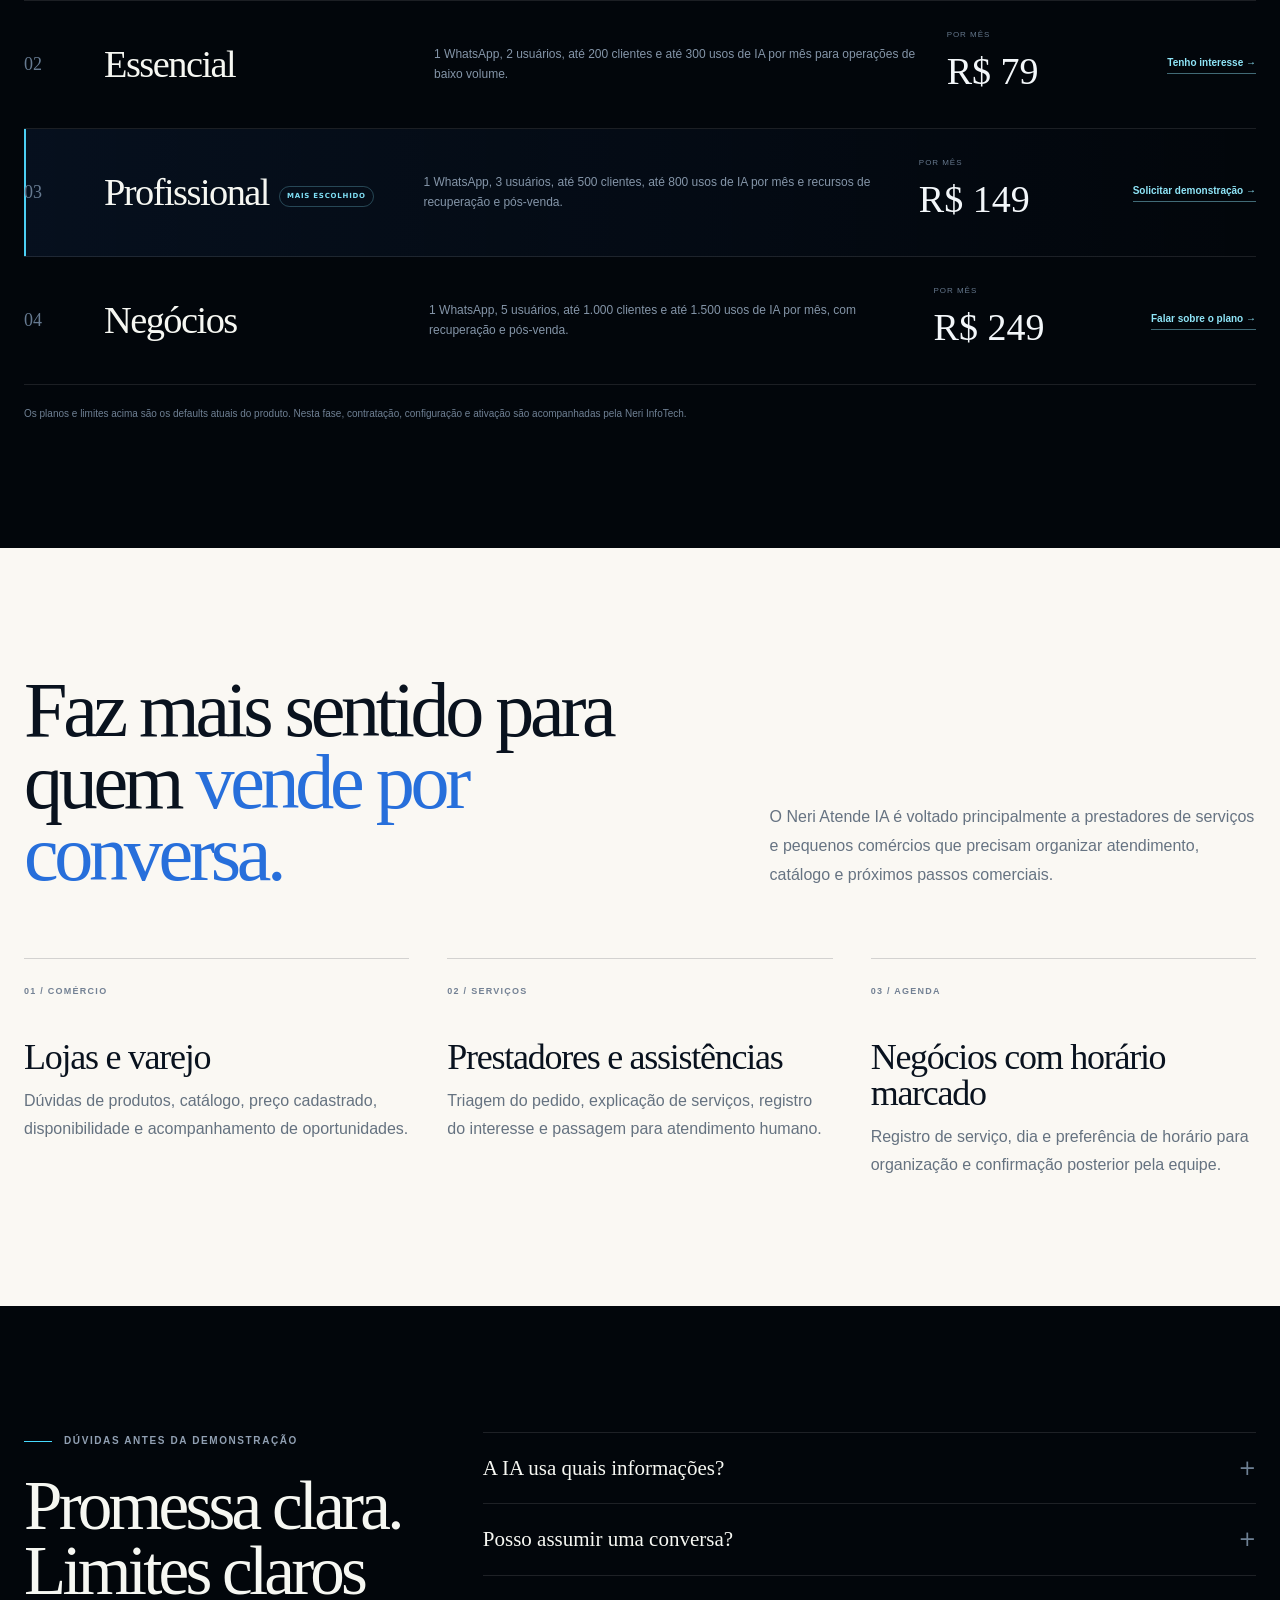
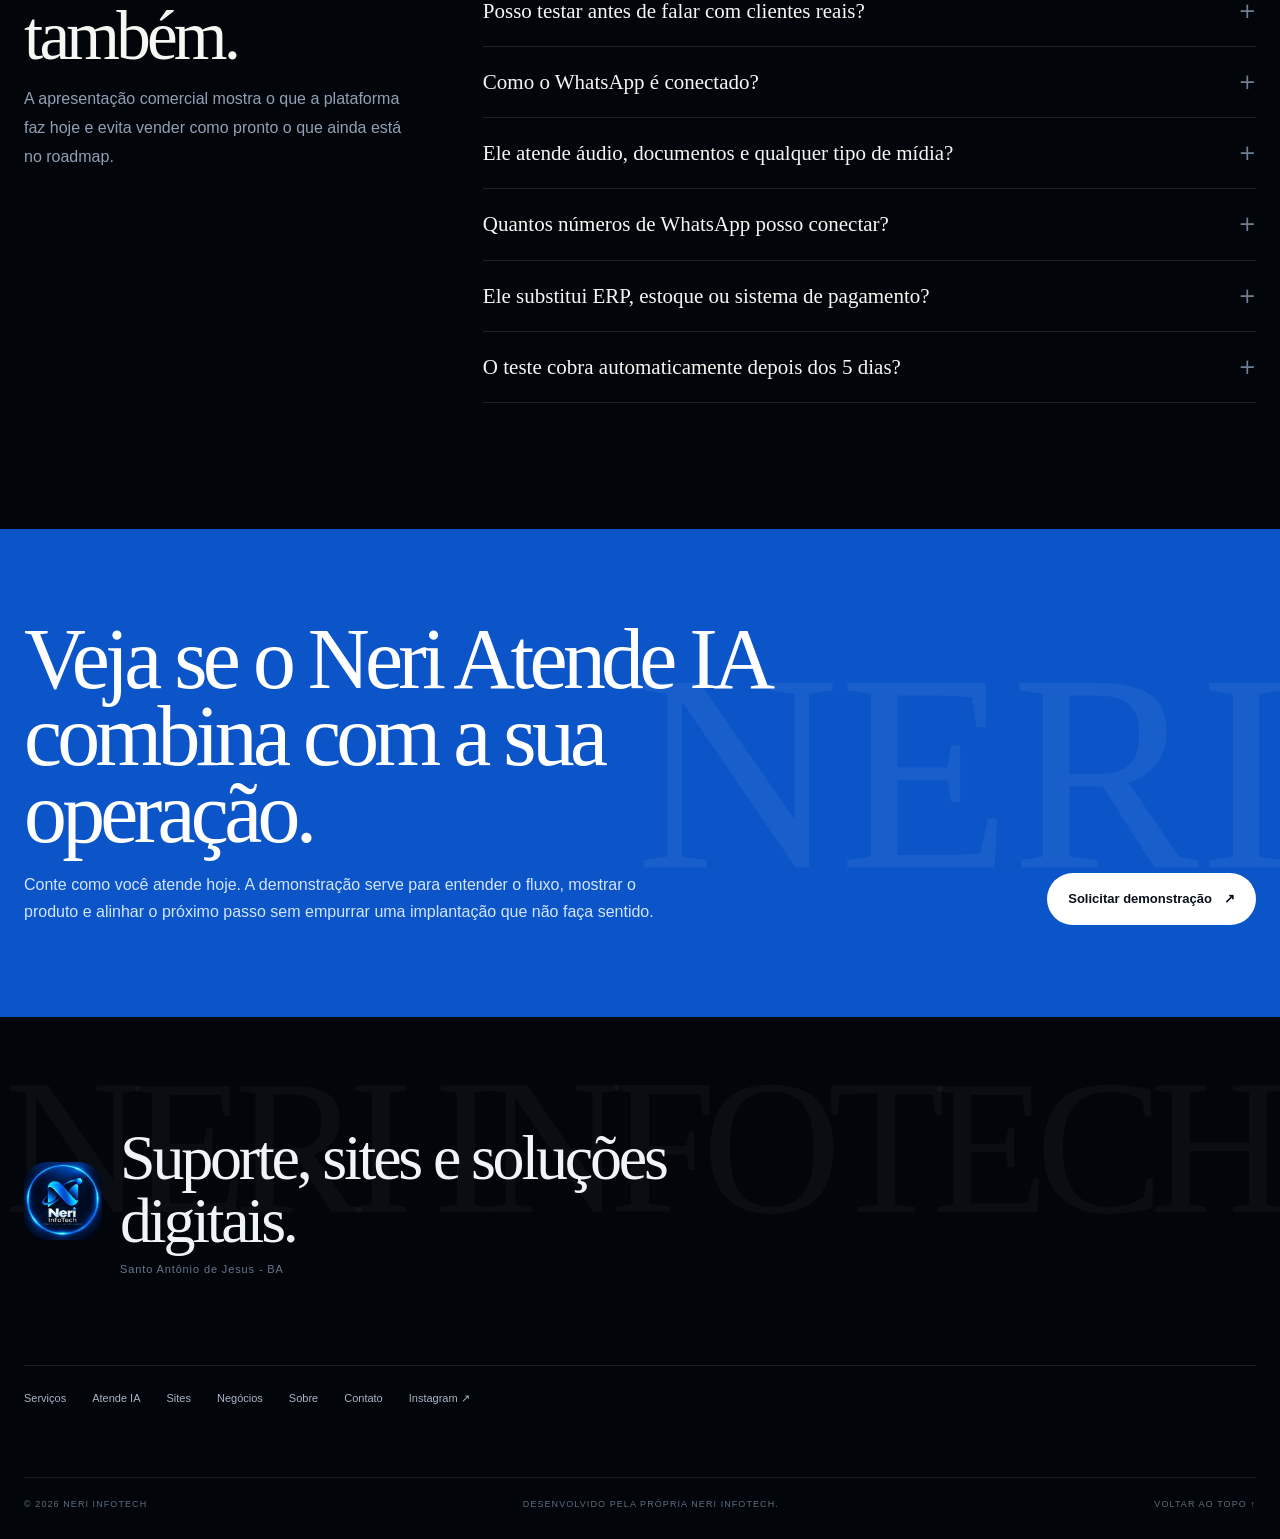
==== commit e37e6b0a: "marketing: reposicionar página do Atende IA para venda consultiva" ====
--- a/atende-ia/index.html
+++ b/atende-ia/index.html
@@ -3,16 +3,16 @@
 <head>
   <meta charset="utf-8">
   <meta name="viewport" content="width=device-width,initial-scale=1">
-  <title>Neri Atende IA | Atendimento e vendas pelo WhatsApp</title>
-  <meta name="description" content="Apresente produtos, responda clientes, organize agenda e acompanhe conversas com o Neri Atende IA. Teste por 5 dias e conheça os planos para pequenos negócios.">
+  <title>Neri Atende IA | Atendimento com IA para WhatsApp</title>
+  <meta name="description" content="Centralize conversas, clientes, catálogo e agenda com o Neri Atende IA. Atendimento com IA, controle humano e planos para pequenos negócios.">
   <meta name="theme-color" content="#050b14">
   <meta name="robots" content="index,follow,max-image-preview:large">
   <link rel="canonical" href="https://neriinfotech.netlify.app/atende-ia/">
   <meta property="og:type" content="website">
   <meta property="og:locale" content="pt_BR">
   <meta property="og:site_name" content="Neri InfoTech">
-  <meta property="og:title" content="Neri Atende IA | Atendimento e vendas pelo WhatsApp">
-  <meta property="og:description" content="IA para apoiar atendimento, catálogo, agenda, clientes e recuperação de oportunidades com controle humano.">
+  <meta property="og:title" content="Neri Atende IA | Atendimento com IA para WhatsApp">
+  <meta property="og:description" content="Conversas, clientes, catálogo, agenda e IA com controle humano em uma plataforma para pequenos negócios.">
   <meta property="og:url" content="https://neriinfotech.netlify.app/atende-ia/">
   <meta property="og:image" content="https://neriinfotech.netlify.app/brand-og.jpg">
   <link rel="icon" href="/brand-mark.webp" type="image/webp">
@@ -47,7 +47,7 @@
     <div class="container nav-wrap">
       <a class="brand" href="/" aria-label="Neri InfoTech - início"><img src="/brand-mark.webp" width="52" height="52" alt="" fetchpriority="high"><span><strong>Neri InfoTech</strong><small>Suporte, sites e soluções digitais</small></span></a>
       <button class="menu-toggle" type="button" aria-label="Abrir menu" aria-expanded="false" aria-controls="primary-nav"><span></span><span></span><span></span></button>
-      <nav class="nav" id="primary-nav" aria-label="Navegação principal"><a href="/">Início</a><a href="/servicos/">Serviços</a><a href="/sites/">Sites</a><a href="/atende-ia/" aria-current="page">Atende IA</a><a href="/negocios/">Para negócios</a><a href="/sobre/">Sobre</a><a href="/contato/" class="nav-cta">Contato</a></nav>
+      <nav class="nav" id="primary-nav" aria-label="Navegação principal"><a href="/">Início</a><a href="/servicos/">Serviços</a><a href="/atende-ia/" aria-current="page">Atende IA</a><a href="/sites/">Sites</a><a href="/negocios/">Para negócios</a><a href="/sobre/">Sobre</a><a href="/contato/" class="nav-cta">Contato</a></nav>
     </div>
   </header>
 
@@ -55,11 +55,11 @@
     <section class="subhero product-hero">
       <div class="container product-hero-layout">
         <div class="page-reveal">
-          <p class="page-kicker">Neri Atende IA · produto Neri InfoTech</p>
-          <h1>Seu WhatsApp trabalhando com você. <em>Mesmo quando você não pode responder.</em></h1>
-          <p class="subhero-lead">O Neri Atende IA ajuda pequenos negócios a responder dúvidas, apresentar produtos e serviços, organizar clientes e agenda e recuperar oportunidades — com a equipe podendo assumir a conversa quando precisar.</p>
+          <p class="page-kicker">Neri Atende IA · software próprio Neri InfoTech</p>
+          <h1>Atenda melhor pelo WhatsApp. <em>IA no repetitivo. Sua equipe no que importa.</em></h1>
+          <p class="subhero-lead">O Neri Atende IA reúne conversas, clientes, catálogo, agenda e conhecimento do negócio em uma única operação. A IA usa o contexto cadastrado para apoiar o atendimento e a equipe pode assumir a conversa quando precisar.</p>
           <div class="subhero-actions">
-            <a class="button button-primary" href="/contato/?servico=Neri%20Atende%20IA">Quero testar por 5 dias <span>↗</span></a>
+            <a class="button button-primary" href="/contato/?servico=Neri%20Atende%20IA">Solicitar demonstração <span>↗</span></a>
             <a class="button button-quiet" href="#planos">Ver planos</a>
           </div>
           <div class="product-sales-note" aria-label="Condições principais"><span>Teste por 5 dias</span><span>Sem cobrança automática no teste</span><span>Controle humano das conversas</span><span>1 WhatsApp por empresa nesta fase</span></div>
@@ -82,24 +82,24 @@
 
     <section class="page-section paper">
       <div class="container">
-        <div class="editorial-head page-reveal"><h2>O cliente chama agora. <span>Seu negócio nem sempre consegue responder.</span></h2><p>A proposta do Neri Atende IA é reduzir o trabalho repetitivo do WhatsApp e organizar o atendimento sem tirar o controle da equipe.</p></div>
+        <div class="editorial-head page-reveal"><h2>Quando o WhatsApp cresce, <span>a operação precisa acompanhar.</span></h2><p>O produto foi pensado para pequenos comércios e prestadores de serviços que vendem por conversa e já sentem o atendimento espalhado entre mensagens, anotações e memória da equipe.</p></div>
         <div class="sales-problem-grid page-reveal">
-          <article class="sales-problem"><small>01 / RESPOSTA</small><h3>Mensagem esperando demais</h3><p>Dúvidas simples ocupam tempo ou ficam sem resposta quando a equipe está atendendo outra coisa.</p></article>
-          <article class="sales-problem"><small>02 / VENDA</small><h3>Orçamento que esfria</h3><p>O cliente pergunta, recebe uma resposta e some. Sem acompanhamento, a oportunidade pode ser esquecida.</p></article>
-          <article class="sales-problem"><small>03 / ROTINA</small><h3>Tudo fica no WhatsApp</h3><p>Clientes, produtos, horários e histórico acabam espalhados entre conversas, anotações e memória da equipe.</p></article>
+          <article class="sales-problem"><small>01 / RESPOSTA</small><h3>Dúvida repetida consome tempo</h3><p>Horário, serviço, preço cadastrado e outras perguntas simples voltam o dia inteiro.</p></article>
+          <article class="sales-problem"><small>02 / VENDA</small><h3>Oportunidade fica sem próximo passo</h3><p>O cliente pede informação ou orçamento e o acompanhamento pode se perder no meio das conversas.</p></article>
+          <article class="sales-problem"><small>03 / ROTINA</small><h3>Informação fica espalhada</h3><p>Clientes, catálogo, agenda e histórico acabam divididos entre WhatsApp, planilhas e anotações.</p></article>
         </div>
       </div>
     </section>
 
     <section class="page-section deep" id="recursos">
       <div class="container">
-        <div class="editorial-head page-reveal"><h2>Menos repetição. <span>Mais contexto para vender e atender.</span></h2><p>A IA usa as informações cadastradas no sistema para apoiar o atendimento. Quando o caso pede uma pessoa, a conversa pode ser assumida pela equipe.</p></div>
+        <div class="editorial-head page-reveal"><h2>Uma central para atender. <span>IA para apoiar, não para esconder o processo.</span></h2><p>O sistema usa as informações cadastradas na empresa e mantém a equipe no controle das conversas.</p></div>
         <div class="sales-benefits page-reveal">
-          <article class="sales-benefit"><span>01</span><div><h3>Responde dúvidas frequentes</h3><p>Horários, serviços, informações do negócio e outras respostas podem sair da base cadastrada na plataforma.</p></div></article>
+          <article class="sales-benefit"><span>01</span><div><h3>Responde dúvidas frequentes</h3><p>Horários, serviços, políticas e outras informações podem ser usadas como contexto do atendimento.</p></div></article>
           <article class="sales-benefit"><span>02</span><div><h3>Apresenta seu catálogo</h3><p>Produtos e serviços ficam organizados com categorias, disponibilidade, promoções e informações comerciais.</p></div></article>
-          <article class="sales-benefit"><span>03</span><div><h3>Ajuda na agenda</h3><p>Coleta serviço, dia e preferência de horário para a equipe acompanhar e confirmar.</p></div></article>
+          <article class="sales-benefit"><span>03</span><div><h3>Ajuda na agenda</h3><p>Registra serviço, data e preferência de horário para a equipe acompanhar e confirmar.</p></div></article>
           <article class="sales-benefit"><span>04</span><div><h3>Organiza clientes</h3><p>Centraliza cadastro, histórico e contexto de atendimento para reduzir a dependência de anotações soltas.</p></div></article>
-          <article class="sales-benefit"><span>05</span><div><h3>Recupera oportunidades</h3><p>Nos planos compatíveis, ajuda a identificar clientes inativos e preparar abordagens de recuperação e pós-venda.</p></div></article>
+          <article class="sales-benefit"><span>05</span><div><h3>Retoma oportunidades</h3><p>Nos planos compatíveis, ajuda a identificar clientes inativos e preparar ações de recuperação e pós-venda.</p></div></article>
           <article class="sales-benefit"><span>06</span><div><h3>Você assume quando quiser</h3><p>A equipe pode tomar a conversa e interromper a resposta automática quando o atendimento humano fizer mais sentido.</p></div></article>
         </div>
       </div>
@@ -107,65 +107,67 @@
 
     <section class="page-section light">
       <div class="container sales-flow">
-        <div class="sales-flow-copy page-reveal"><p class="page-kicker">Na prática</p><h2>Você ensina o negócio. O sistema ajuda no atendimento.</h2><p>O objetivo não é soltar uma IA genérica no WhatsApp. Primeiro entram as informações da empresa, depois o teste e só então a operação com clientes.</p></div>
+        <div class="sales-flow-copy page-reveal"><p class="page-kicker">Como entra na operação</p><h2>Primeiro o seu negócio. Depois a automação.</h2><p>A venda do Neri Atende IA começa pela demonstração e pelo entendimento do fluxo atual. Nesta fase, ativação e configuração são acompanhadas pela Neri InfoTech.</p></div>
         <div class="sales-flow-list">
-          <article class="sales-flow-step page-reveal"><span>01</span><div><h3>Cadastre o negócio</h3><p>Horários, políticas, equipe, catálogo, produtos, serviços e outras informações importantes.</p><strong>Base do atendimento</strong></div></article>
-          <article class="sales-flow-step page-reveal"><span>02</span><div><h3>Ensine e teste a IA</h3><p>Use o ambiente de teste da própria plataforma antes de colocar o atendimento em contato com clientes reais.</p><strong>Teste sem envio real</strong></div></article>
-          <article class="sales-flow-step page-reveal"><span>03</span><div><h3>Conecte o WhatsApp</h3><p>A conexão é configurada conforme a implantação escolhida para a empresa.</p><strong>1 número por empresa nesta fase</strong></div></article>
-          <article class="sales-flow-step page-reveal"><span>04</span><div><h3>Acompanhe e assuma</h3><p>Veja as conversas na central e entre manualmente sempre que o cliente precisar de atendimento humano.</p><strong>IA + equipe</strong></div></article>
+          <article class="sales-flow-step page-reveal"><span>01</span><div><h3>Mapeie o atendimento</h3><p>Entendemos o que sua equipe responde, vende, agenda e precisa acompanhar.</p><strong>Contexto antes da automação</strong></div></article>
+          <article class="sales-flow-step page-reveal"><span>02</span><div><h3>Cadastre e ensine</h3><p>Horários, políticas, equipe, catálogo, serviços e conhecimento formam a base usada no atendimento.</p><strong>Informação verificável</strong></div></article>
+          <article class="sales-flow-step page-reveal"><span>03</span><div><h3>Teste antes do cliente real</h3><p>A plataforma possui uma área de teste da IA que não envia mensagens para clientes reais.</p><strong>Validação primeiro</strong></div></article>
+          <article class="sales-flow-step page-reveal"><span>04</span><div><h3>Conecte e acompanhe</h3><p>Depois da configuração, a equipe acompanha a central e assume manualmente sempre que necessário.</p><strong>IA + equipe</strong></div></article>
         </div>
       </div>
     </section>
 
     <section class="page-section product-pricing" id="planos">
       <div class="container">
-        <div class="editorial-head page-reveal"><h2>Comece pequeno. <span>Suba quando o volume pedir.</span></h2><p>Os planos atuais do produto foram estruturados para negócios pequenos e equipes enxutas, com teste inicial sem cobrança automática.</p></div>
+        <div class="editorial-head page-reveal"><h2>Planos para começar enxuto. <span>Sem pagar por estrutura que você ainda não usa.</span></h2><p>Os limites abaixo correspondem ao catálogo comercial atual do Neri Atende IA. O teste inicial não gera cobrança automática.</p></div>
         <div class="plan-ledger page-reveal" aria-label="Planos do Neri Atende IA">
-          <article class="plan-row"><span>01</span><h3>Teste por 5 dias</h3><p>1 usuário, catálogo, agendamento e até 50 chamadas de IA durante o teste.</p><div class="plan-price"><small>5 dias</small><strong>Grátis</strong></div><a class="plan-cta" href="/contato/?servico=Neri%20Atende%20IA">Quero testar →</a></article>
-          <article class="plan-row"><span>02</span><h3>Essencial</h3><p>1 WhatsApp, 2 usuários e até 300 chamadas de IA por mês para começar com baixo volume.</p><div class="plan-price"><small>por mês</small><strong>R$ 79</strong></div><a class="plan-cta" href="/contato/?servico=Neri%20Atende%20IA">Tenho interesse →</a></article>
-          <article class="plan-row featured"><span>03</span><h3>Profissional</h3><p>1 WhatsApp, 3 usuários, até 800 chamadas de IA por mês, recuperação de clientes e pós-venda.</p><div class="plan-price"><small>por mês</small><strong>R$ 149</strong></div><a class="plan-cta" href="/contato/?servico=Neri%20Atende%20IA">Quero conhecer →</a></article>
-          <article class="plan-row"><span>04</span><h3>Negócios</h3><p>1 WhatsApp, 5 usuários e até 1.500 chamadas de IA por mês, com recuperação de clientes e pós-venda.</p><div class="plan-price"><small>por mês</small><strong>R$ 249</strong></div><a class="plan-cta" href="/contato/?servico=Neri%20Atende%20IA">Falar sobre o plano →</a></article>
+          <article class="plan-row"><span>01</span><h3>Teste por 5 dias</h3><p>1 usuário, até 20 clientes, catálogo, agenda e até 50 usos de IA durante o teste.</p><div class="plan-price"><small>5 dias</small><strong>Grátis</strong></div><a class="plan-cta" href="/contato/?servico=Neri%20Atende%20IA">Solicitar acesso →</a></article>
+          <article class="plan-row"><span>02</span><h3>Essencial</h3><p>1 WhatsApp, 2 usuários, até 200 clientes e até 300 usos de IA por mês para operações de baixo volume.</p><div class="plan-price"><small>por mês</small><strong>R$ 79</strong></div><a class="plan-cta" href="/contato/?servico=Neri%20Atende%20IA">Tenho interesse →</a></article>
+          <article class="plan-row featured"><span>03</span><h3>Profissional</h3><p>1 WhatsApp, 3 usuários, até 500 clientes, até 800 usos de IA por mês e recursos de recuperação e pós-venda.</p><div class="plan-price"><small>por mês</small><strong>R$ 149</strong></div><a class="plan-cta" href="/contato/?servico=Neri%20Atende%20IA">Solicitar demonstração →</a></article>
+          <article class="plan-row"><span>04</span><h3>Negócios</h3><p>1 WhatsApp, 5 usuários, até 1.000 clientes e até 1.500 usos de IA por mês, com recuperação e pós-venda.</p><div class="plan-price"><small>por mês</small><strong>R$ 249</strong></div><a class="plan-cta" href="/contato/?servico=Neri%20Atende%20IA">Falar sobre o plano →</a></article>
         </div>
-        <p class="plan-footnote">Valores e limites correspondem ao catálogo atual do produto. A implantação pode exigir configuração do ambiente e das integrações utilizadas.</p>
+        <p class="plan-footnote">Os planos e limites acima são os defaults atuais do produto. Nesta fase, contratação, configuração e ativação são acompanhadas pela Neri InfoTech.</p>
       </div>
     </section>
 
     <section class="page-section paper">
       <div class="container">
-        <div class="editorial-head page-reveal"><h2>Feito para quem atende e vende <span>pelo WhatsApp todos os dias.</span></h2><p>O Neri Atende IA faz mais sentido quando responder, organizar e acompanhar conversas já ocupa uma parte importante da rotina.</p></div>
+        <div class="editorial-head page-reveal"><h2>Faz mais sentido para quem <span>vende por conversa.</span></h2><p>O Neri Atende IA é voltado principalmente a prestadores de serviços e pequenos comércios que precisam organizar atendimento, catálogo e próximos passos comerciais.</p></div>
         <div class="sales-audience page-reveal">
           <article><small>01 / COMÉRCIO</small><h3>Lojas e varejo</h3><p>Dúvidas de produtos, catálogo, preço cadastrado, disponibilidade e acompanhamento de oportunidades.</p></article>
           <article><small>02 / SERVIÇOS</small><h3>Prestadores e assistências</h3><p>Triagem do pedido, explicação de serviços, registro do interesse e passagem para atendimento humano.</p></article>
-          <article><small>03 / AGENDA</small><h3>Negócios com horário marcado</h3><p>Coleta de serviço, dia e preferência de horário para organização e confirmação posterior pela equipe.</p></article>
+          <article><small>03 / AGENDA</small><h3>Negócios com horário marcado</h3><p>Registro de serviço, dia e preferência de horário para organização e confirmação posterior pela equipe.</p></article>
         </div>
       </div>
     </section>
 
     <section class="page-section deep">
       <div class="container product-faq">
-        <div class="product-faq-copy page-reveal"><p class="page-kicker">Dúvidas antes de testar</p><h2>IA ajuda. <span>Controle continua com você.</span></h2><p>O produto foi pensado para apoiar a operação, não para esconder como o atendimento funciona.</p></div>
+        <div class="product-faq-copy page-reveal"><p class="page-kicker">Dúvidas antes da demonstração</p><h2>Promessa clara. <span>Limites claros também.</span></h2><p>A apresentação comercial mostra o que a plataforma faz hoje e evita vender como pronto o que ainda está no roadmap.</p></div>
         <div class="product-faq-list page-reveal">
-          <details><summary>A IA usa quais informações?<span>+</span></summary><p>O atendimento utiliza o conhecimento, catálogo e dados configurados para a empresa. Quando não há informação suficiente, o fluxo pode ser encaminhado para atendimento humano.</p></details>
-          <details><summary>Posso assumir uma conversa?<span>+</span></summary><p>Sim. A central permite assumir a conversa e interromper a resposta automática naquele atendimento. Depois, a conversa pode ser devolvida para a IA.</p></details>
-          <details><summary>Posso testar antes de falar com clientes reais?<span>+</span></summary><p>Sim. A plataforma possui uma área de teste da IA que não envia mensagens para clientes reais.</p></details>
+          <details><summary>A IA usa quais informações?<span>+</span></summary><p>O atendimento usa o conhecimento, catálogo e configurações cadastradas para a empresa. Quando o fluxo precisa de uma pessoa, a conversa pode ser assumida pela equipe.</p></details>
+          <details><summary>Posso assumir uma conversa?<span>+</span></summary><p>Sim. A central permite assumir a conversa e interromper a resposta automática naquele atendimento. Depois, ela pode ser devolvida para a IA.</p></details>
+          <details><summary>Posso testar antes de falar com clientes reais?<span>+</span></summary><p>Sim. A plataforma possui uma área de teste da IA sem envio para clientes reais.</p></details>
+          <details><summary>Como o WhatsApp é conectado?<span>+</span></summary><p>O produto possui integração por modo Web e também suporte à Meta Cloud API. A forma usada depende da implantação escolhida para a empresa.</p></details>
+          <details><summary>Ele atende áudio, documentos e qualquer tipo de mídia?<span>+</span></summary><p>O atendimento automatizado atual é focado em texto. O suporte completo a áudio, documentos, mídia e recibos ainda não faz parte da proposta comercial desta fase.</p></details>
           <details><summary>Quantos números de WhatsApp posso conectar?<span>+</span></summary><p>Nesta fase, a estrutura comercial trabalha com um número de WhatsApp por empresa.</p></details>
-          <details><summary>Preciso entender de IA para usar?<span>+</span></summary><p>A configuração é feita em torno das informações do seu negócio, catálogo, políticas e forma de atendimento. A implantação pode ser orientada pela Neri InfoTech.</p></details>
-          <details><summary>O teste cobra automaticamente depois dos 5 dias?<span>+</span></summary><p>Não. O plano de teste atual é de 5 dias e não possui cobrança automática.</p></details>
+          <details><summary>Ele substitui ERP, estoque ou sistema de pagamento?<span>+</span></summary><p>Não. O Neri Atende IA organiza atendimento, clientes, catálogo e agenda; estoque transacional, ERP e cobrança recorrente automática não fazem parte do produto atual.</p></details>
+          <details><summary>O teste cobra automaticamente depois dos 5 dias?<span>+</span></summary><p>Não. O plano de teste atual dura cinco dias e não possui cobrança automática.</p></details>
         </div>
       </div>
     </section>
 
     <section class="page-band">
-      <div class="container page-reveal"><div><h2>Quer ver o Neri Atende IA funcionando no seu negócio?</h2><p>Conte como você atende hoje. A gente avalia o cenário, mostra a proposta e alinha o teste antes de qualquer implantação.</p></div><a class="button button-light" href="/contato/?servico=Neri%20Atende%20IA">Solicitar demonstração <span>↗</span></a></div>
+      <div class="container page-reveal"><div><h2>Veja se o Neri Atende IA combina com a sua operação.</h2><p>Conte como você atende hoje. A demonstração serve para entender o fluxo, mostrar o produto e alinhar o próximo passo sem empurrar uma implantação que não faça sentido.</p></div><a class="button button-light" href="/contato/?servico=Neri%20Atende%20IA">Solicitar demonstração <span>↗</span></a></div>
     </section>
   </main>
 
   <footer class="footer">
-    <div class="container footer-main"><div class="footer-brand"><img src="/brand-mark.webp" width="64" height="64" loading="lazy" alt="Neri InfoTech"><p>Suporte, sites e soluções digitais.<br><span>Santo Antônio de Jesus - BA</span></p></div><nav aria-label="Links do rodapé"><a href="/servicos/">Serviços</a><a href="/sites/">Sites</a><a href="/atende-ia/">Atende IA</a><a href="/negocios/">Negócios</a><a href="/sobre/">Sobre</a><a href="/contato/">Contato</a><a href="https://www.instagram.com/neriinfotech/" target="_blank" rel="noopener noreferrer">Instagram ↗</a></nav></div>
+    <div class="container footer-main"><div class="footer-brand"><img src="/brand-mark.webp" width="64" height="64" loading="lazy" alt="Neri InfoTech"><p>Suporte, sites e soluções digitais.<br><span>Santo Antônio de Jesus - BA</span></p></div><nav aria-label="Links do rodapé"><a href="/servicos/">Serviços</a><a href="/atende-ia/">Atende IA</a><a href="/sites/">Sites</a><a href="/negocios/">Negócios</a><a href="/sobre/">Sobre</a><a href="/contato/">Contato</a><a href="https://www.instagram.com/neriinfotech/" target="_blank" rel="noopener noreferrer">Instagram ↗</a></nav></div>
     <div class="container footer-bottom"><span>© <span id="year"></span> Neri InfoTech</span><span>Desenvolvido pela própria Neri InfoTech.</span><a href="#top">Voltar ao topo ↑</a></div>
   </footer>
 
   <a class="whatsapp-float" href="https://wa.me/5575999294419?text=Ol%C3%A1!%20Quero%20conhecer%20o%20Neri%20Atende%20IA." target="_blank" rel="noopener noreferrer" aria-label="Perguntar sobre o Neri Atende IA pelo WhatsApp">WhatsApp <span aria-hidden="true">↗</span></a>
   <script src="/pages.js" defer></script>
 </body>
-</html>+</html>
